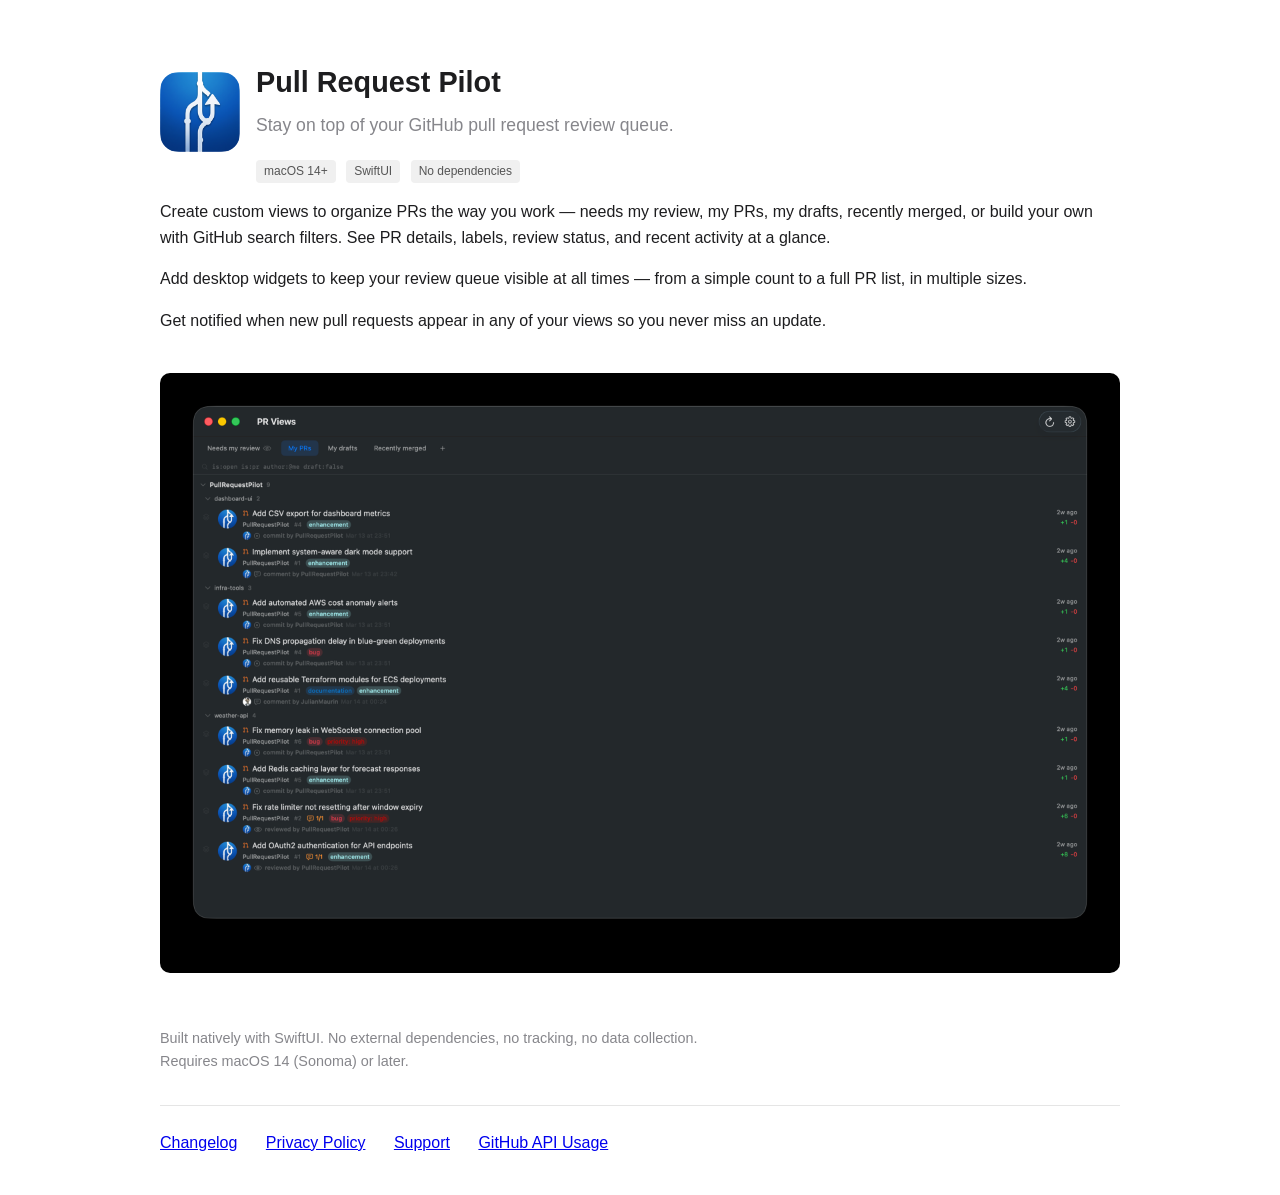
==== docs/index.html @ 5b6ba703 "Add: Website — served by GitHub Pages from docs/ on main docs/superpowers/ is ignored so local desig" ====
<!DOCTYPE html>
<html lang="en">
<head>
    <meta charset="UTF-8">
    <meta name="viewport" content="width=device-width, initial-scale=1.0">
    <title>Pull Request Pilot</title>
    <style>
        :root { color-scheme: light dark; }
        body {
            font-family: -apple-system, BlinkMacSystemFont, "Segoe UI", Roboto, sans-serif;
            max-width: 960px;
            margin: 40px auto;
            padding: 0 20px;
            line-height: 1.6;
            color: #1d1d1f;
            background: #fff;
        }
        @media (prefers-color-scheme: dark) {
            body { color: #f5f5f7; background: #1d1d1f; }
            a { color: #6cb4ee; }
        }
        h1 { font-size: 1.8em; margin-bottom: 0.2em; }
        h2 { font-size: 1.3em; margin-top: 2em; }
        p.tagline { color: #86868b; margin-top: 0; font-size: 1.1em; }
        .hero { display: flex; align-items: center; gap: 16px; margin-top: 1em; }
        .hero img { width: 80px; height: 80px; border-radius: 18px; }
        .badge { margin-top: 0.5em; }
        .badge span {
            display: inline-block;
            font-size: 0.75em;
            padding: 2px 8px;
            border-radius: 4px;
            background: #f0f0f0;
            color: #555;
            margin-right: 6px;
        }
        @media (prefers-color-scheme: dark) {
            .badge span { background: #333; color: #aaa; }
        }
        .screenshot { width: 100%; height: auto; border-radius: 10px; margin: 1.5em 0; }
        nav { margin: 2em 0; border-top: 1px solid #e5e5e5; padding-top: 1.5em; }
        @media (prefers-color-scheme: dark) { nav { border-color: #333; } }
        nav a { margin-right: 1.5em; }
        .requirements { font-size: 0.9em; color: #86868b; margin-top: 1.5em; }
    </style>
</head>
<body>
    <div class="hero">
        <img src="icon.png" alt="Pull Request Pilot icon" width="80" height="80">
        <div>
            <h1>Pull Request Pilot</h1>
            <p class="tagline">Stay on top of your GitHub pull request review queue.</p>
            <div class="badge">
                <span>macOS 14+</span>
                <span>SwiftUI</span>
                <span>No dependencies</span>
            </div>
        </div>
    </div>

    <p>Create custom views to organize PRs the way you work — needs my review, my PRs, my drafts, recently merged, or build your own with GitHub search filters. See PR details, labels, review status, and recent activity at a glance.</p>

    <p>Add desktop widgets to keep your review queue visible at all times — from a simple count to a full PR list, in multiple sizes.</p>

    <p>Get notified when new pull requests appear in any of your views so you never miss an update.</p>

    <img class="screenshot" src="screenshot.png" alt="Pull Request Pilot — PR list with detail panel" width="2880" height="1800">

    <p class="requirements">Built natively with SwiftUI. No external dependencies, no tracking, no data collection.<br>Requires macOS 14 (Sonoma) or later.</p>

    <nav>
        <a href="changelog">Changelog</a>
        <a href="privacy">Privacy Policy</a>
        <a href="support">Support</a>
        <a href="github-api-usage">GitHub API Usage</a>
    </nav>
</body>
</html>
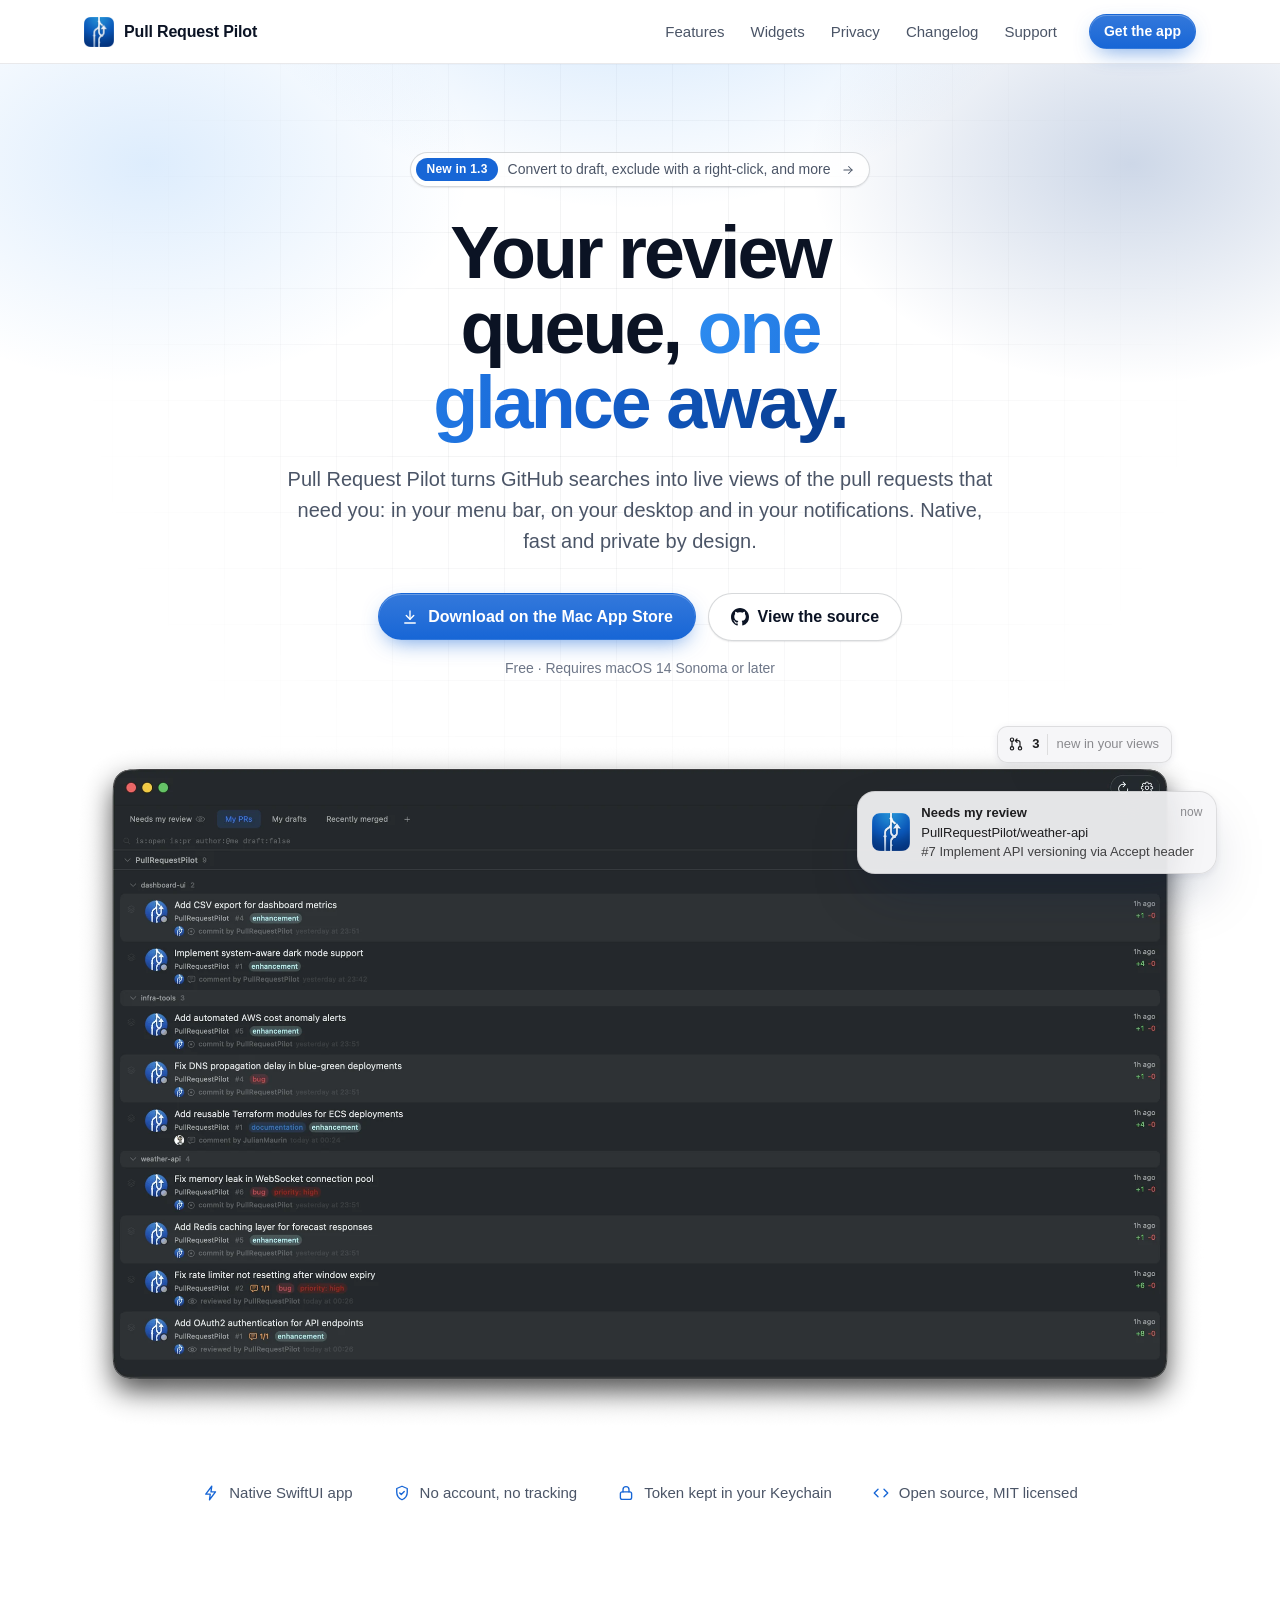
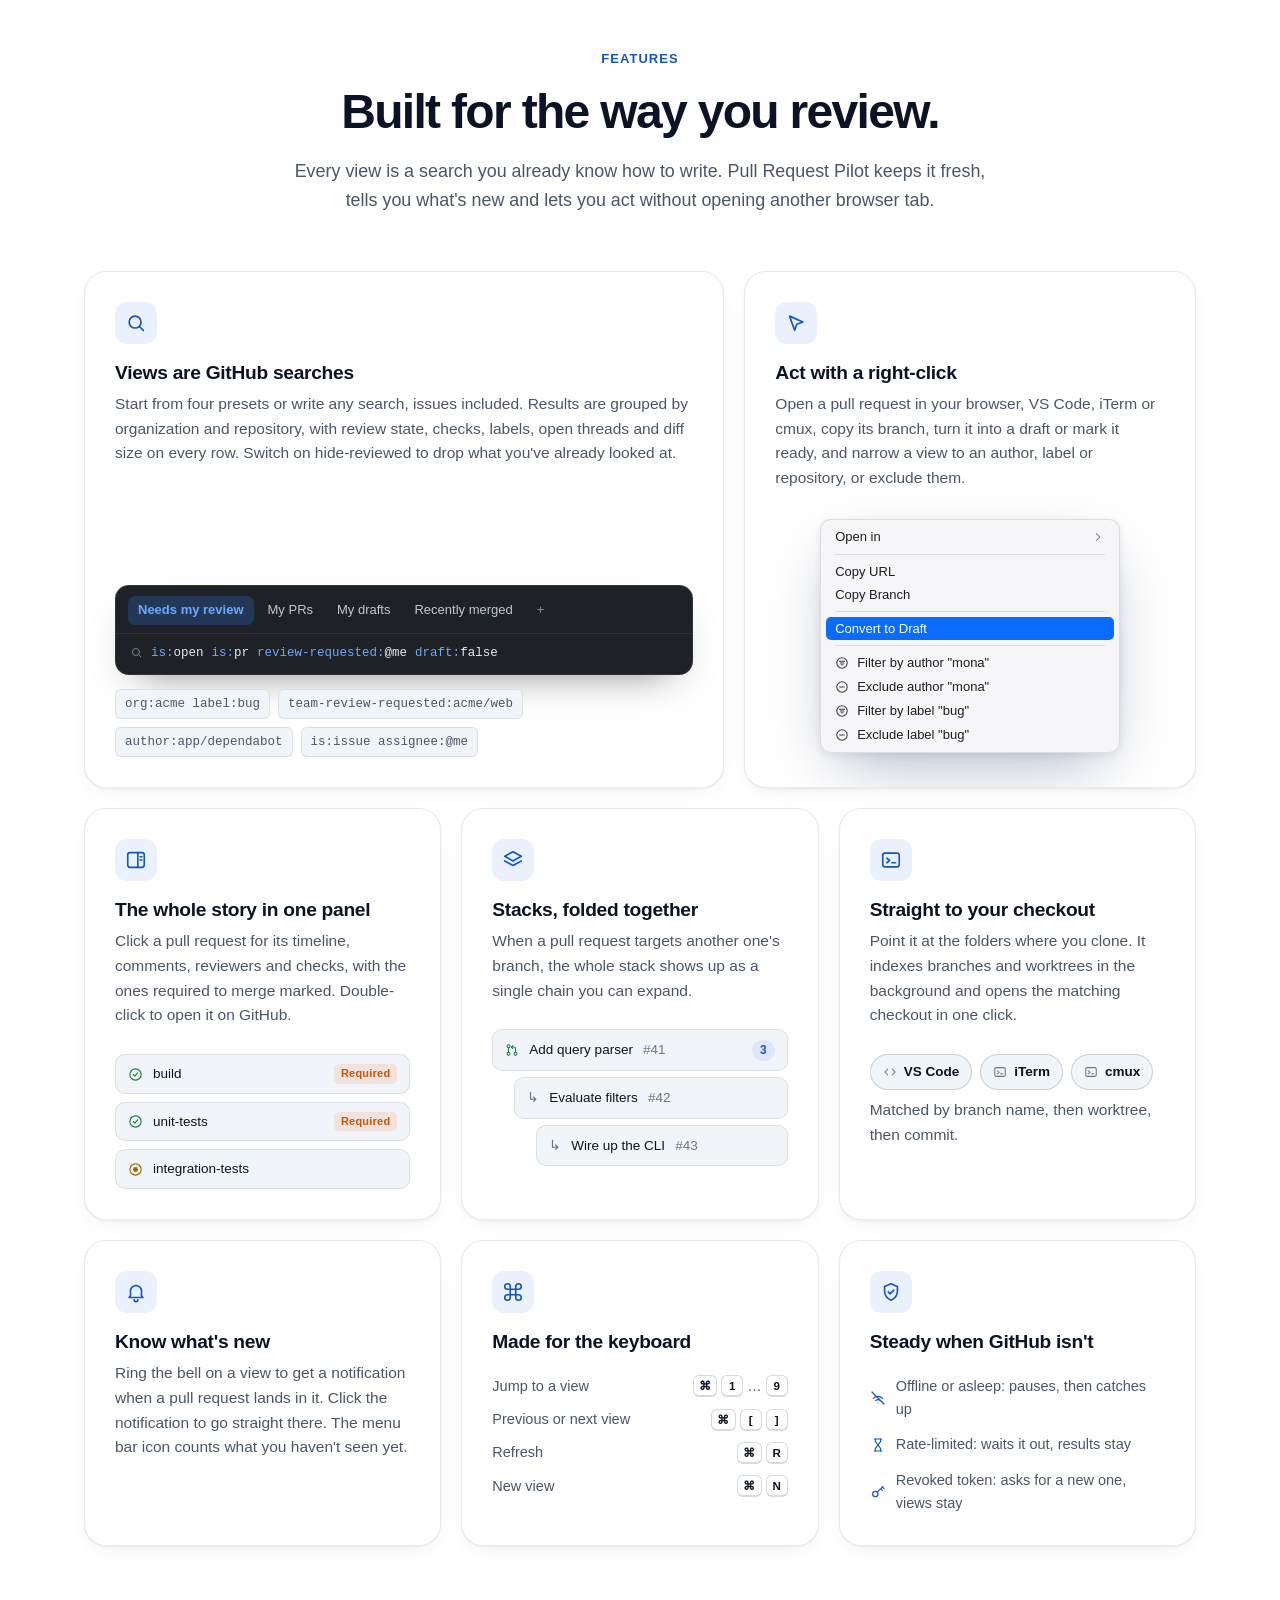
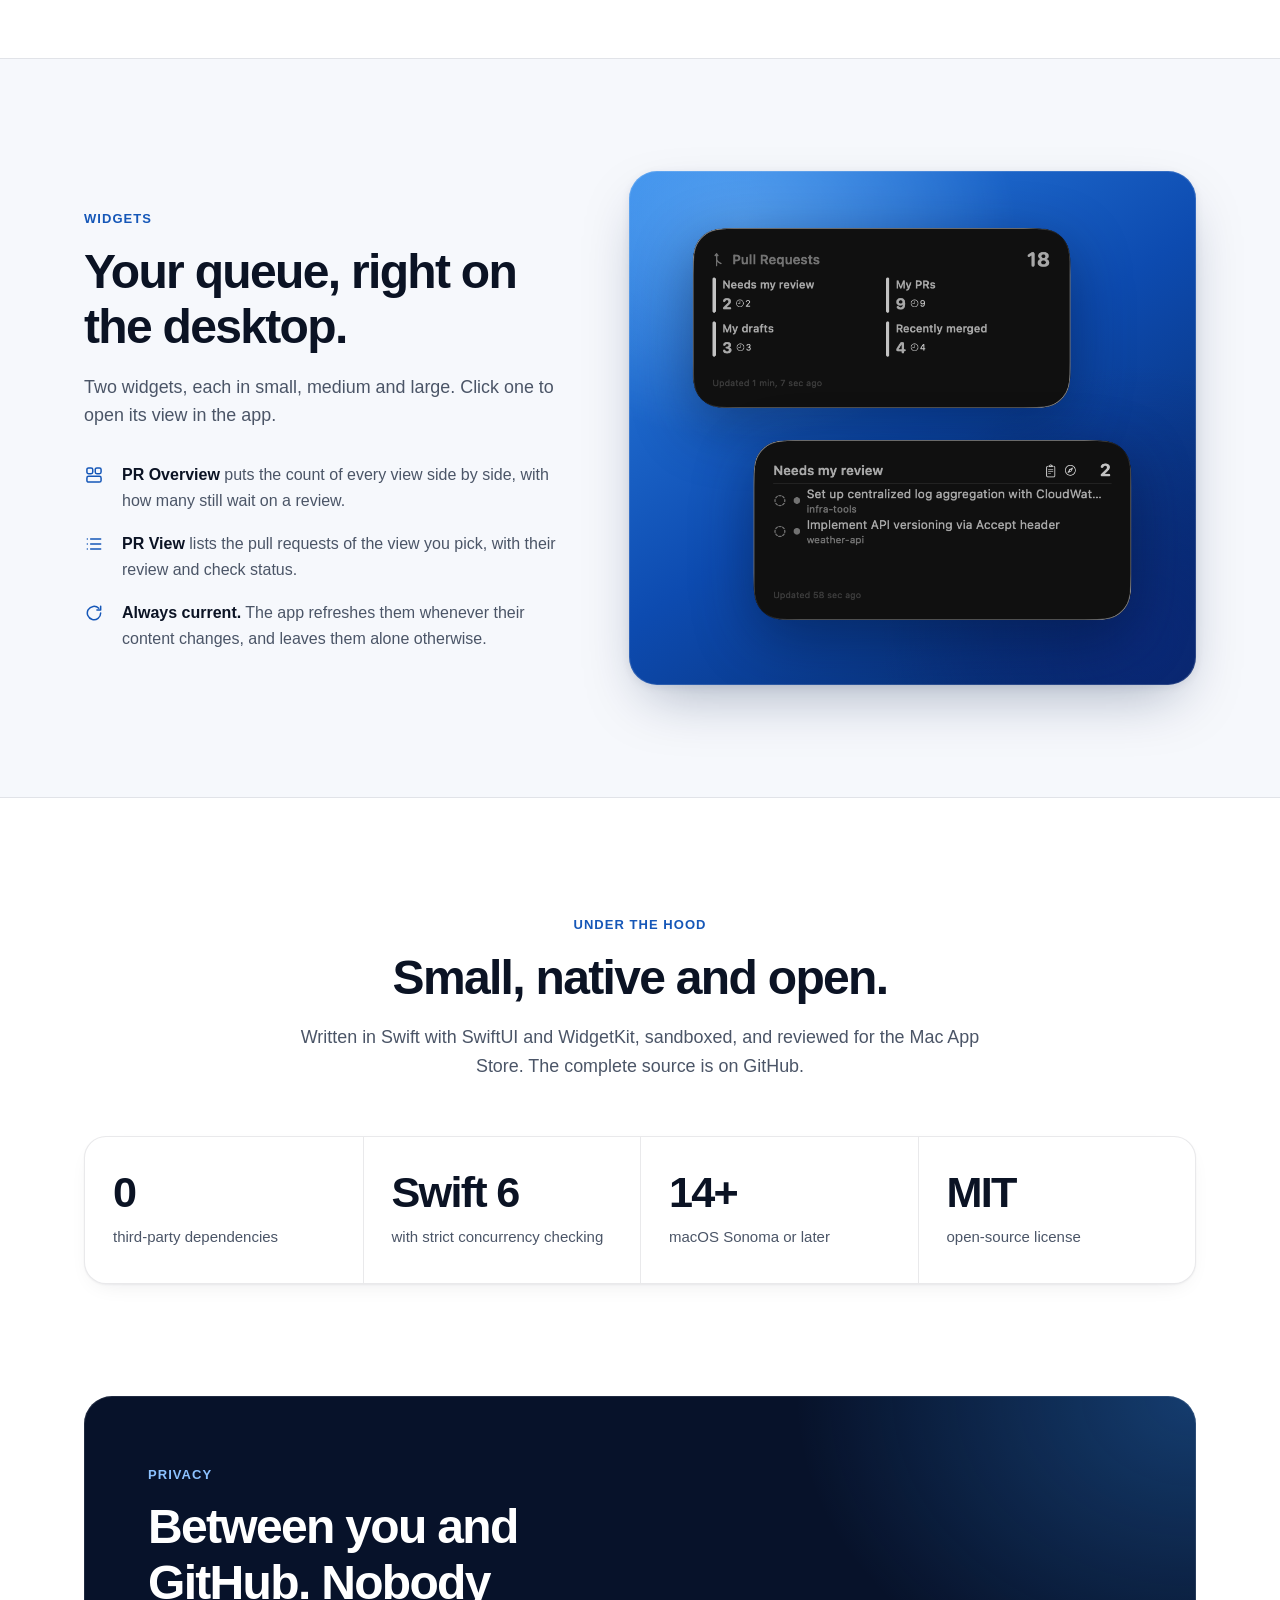
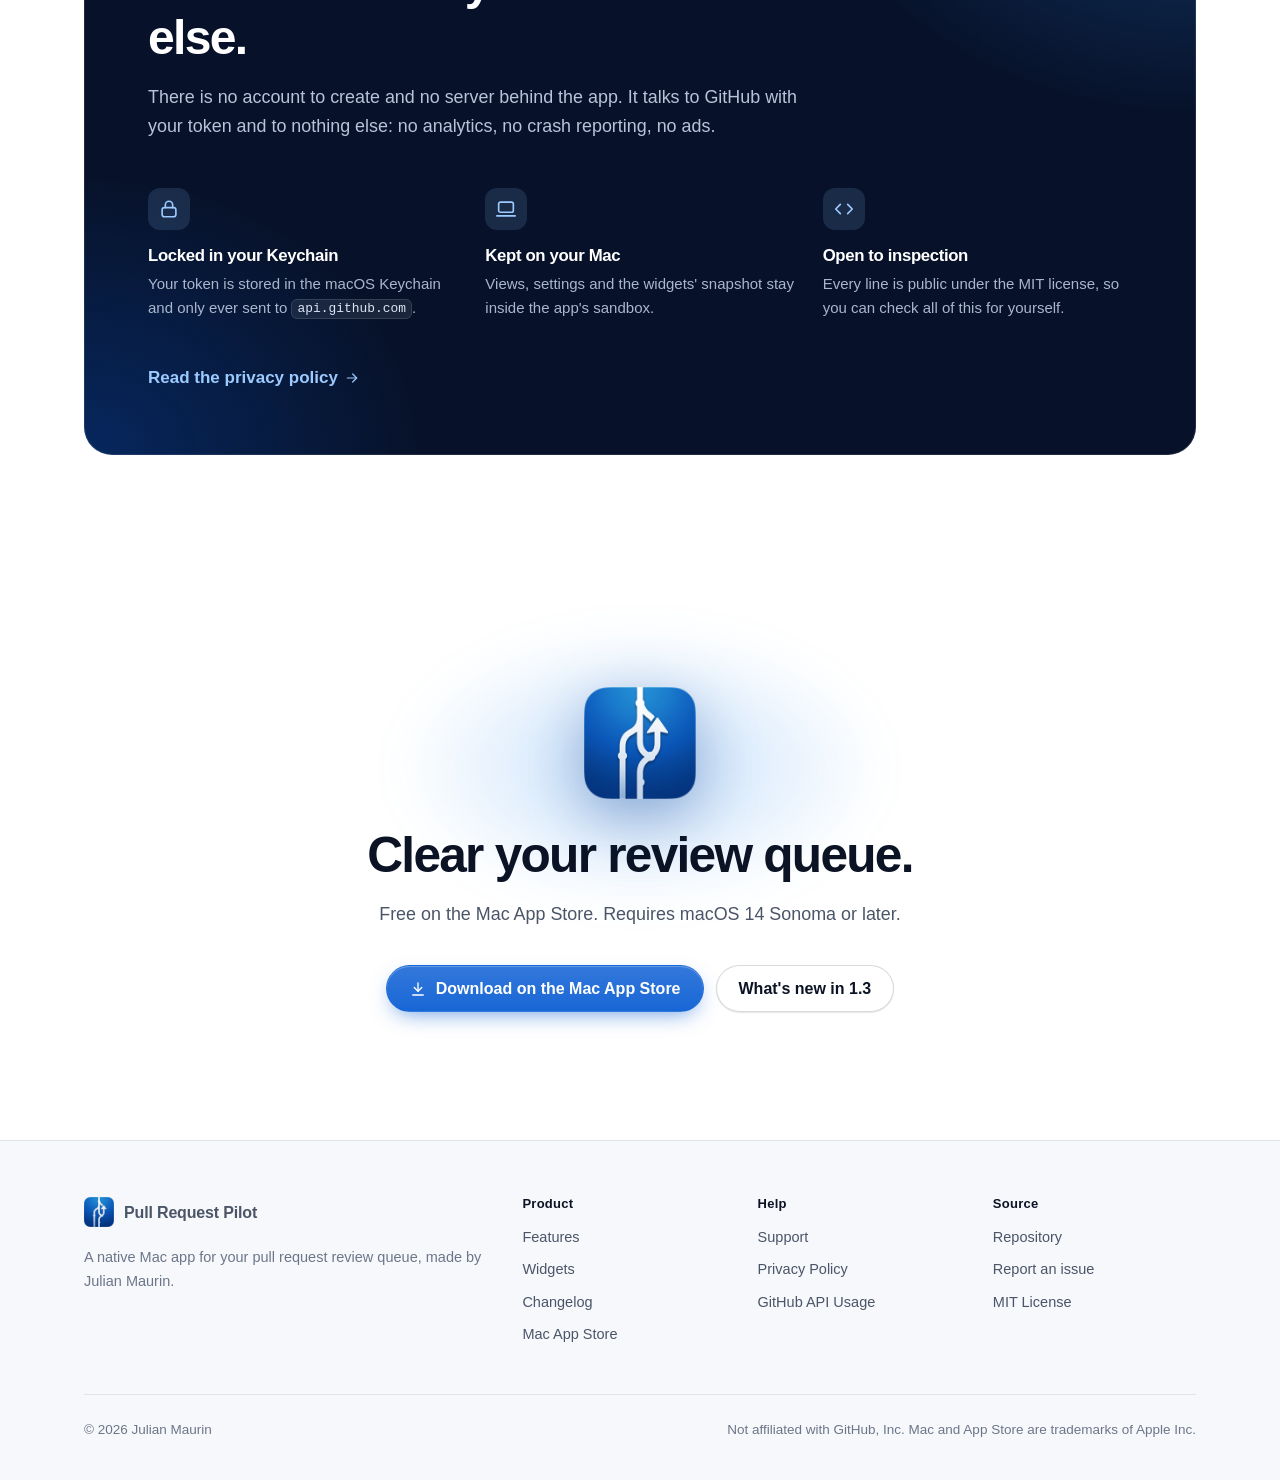
==== commit 124d7424: "Update: Website — redesigned landing page, 1.3.0 changelog, accurate privacy policy One shared style" ====
--- a/docs/index.html
+++ b/docs/index.html
@@ -3,76 +3,393 @@
 <head>
     <meta charset="UTF-8">
     <meta name="viewport" content="width=device-width, initial-scale=1.0">
-    <title>Pull Request Pilot</title>
-    <style>
-        :root { color-scheme: light dark; }
-        body {
-            font-family: -apple-system, BlinkMacSystemFont, "Segoe UI", Roboto, sans-serif;
-            max-width: 960px;
-            margin: 40px auto;
-            padding: 0 20px;
-            line-height: 1.6;
-            color: #1d1d1f;
-            background: #fff;
-        }
-        @media (prefers-color-scheme: dark) {
-            body { color: #f5f5f7; background: #1d1d1f; }
-            a { color: #6cb4ee; }
-        }
-        h1 { font-size: 1.8em; margin-bottom: 0.2em; }
-        h2 { font-size: 1.3em; margin-top: 2em; }
-        p.tagline { color: #86868b; margin-top: 0; font-size: 1.1em; }
-        .hero { display: flex; align-items: center; gap: 16px; margin-top: 1em; }
-        .hero img { width: 80px; height: 80px; border-radius: 18px; }
-        .badge { margin-top: 0.5em; }
-        .badge span {
-            display: inline-block;
-            font-size: 0.75em;
-            padding: 2px 8px;
-            border-radius: 4px;
-            background: #f0f0f0;
-            color: #555;
-            margin-right: 6px;
-        }
-        @media (prefers-color-scheme: dark) {
-            .badge span { background: #333; color: #aaa; }
-        }
-        .screenshot { width: 100%; height: auto; border-radius: 10px; margin: 1.5em 0; }
-        nav { margin: 2em 0; border-top: 1px solid #e5e5e5; padding-top: 1.5em; }
-        @media (prefers-color-scheme: dark) { nav { border-color: #333; } }
-        nav a { margin-right: 1.5em; }
-        .requirements { font-size: 0.9em; color: #86868b; margin-top: 1.5em; }
-    </style>
+    <title>Pull Request Pilot — your pull request review queue, one glance away</title>
+    <meta name="description" content="A native Mac menu bar app for your GitHub pull request review queue: live views from any search, desktop widgets and notifications. Free on the Mac App Store.">
+    <link rel="canonical" href="https://julianmaurin.github.io/PullRequestPilot/">
+    <meta name="theme-color" content="#ffffff" media="(prefers-color-scheme: light)">
+    <meta name="theme-color" content="#070a12" media="(prefers-color-scheme: dark)">
+    <link rel="icon" type="image/png" href="favicon.png">
+    <link rel="apple-touch-icon" href="apple-touch-icon.png">
+    <meta property="og:type" content="website">
+    <meta property="og:site_name" content="Pull Request Pilot">
+    <meta property="og:url" content="https://julianmaurin.github.io/PullRequestPilot/">
+    <meta property="og:title" content="Pull Request Pilot — your review queue, one glance away">
+    <meta property="og:description" content="A native Mac menu bar app for your GitHub pull request review queue: live views from any search, desktop widgets and notifications.">
+    <meta property="og:image" content="https://julianmaurin.github.io/PullRequestPilot/images/og-image.png">
+    <meta property="og:image:width" content="1200">
+    <meta property="og:image:height" content="630">
+    <meta property="og:image:alt" content="Pull Request Pilot: the review queue window with pull requests grouped by repository">
+    <meta name="twitter:card" content="summary_large_image">
+    <link rel="stylesheet" href="style.css">
+    <script type="application/ld+json">
+    {
+        "@context": "https://schema.org",
+        "@type": "SoftwareApplication",
+        "name": "Pull Request Pilot",
+        "operatingSystem": "macOS 14 or later",
+        "applicationCategory": "DeveloperApplication",
+        "softwareVersion": "1.3.0",
+        "url": "https://julianmaurin.github.io/PullRequestPilot/",
+        "downloadUrl": "https://apps.apple.com/app/pull-request-pilot/id6760570544",
+        "image": "https://julianmaurin.github.io/PullRequestPilot/icon.png",
+        "screenshot": "https://julianmaurin.github.io/PullRequestPilot/images/dashboard.png",
+        "license": "https://opensource.org/licenses/MIT",
+        "author": { "@type": "Person", "name": "Julian Maurin" },
+        "offers": { "@type": "Offer", "price": "0", "priceCurrency": "USD" }
+    }
+    </script>
 </head>
 <body>
-    <div class="hero">
-        <img src="icon.png" alt="Pull Request Pilot icon" width="80" height="80">
-        <div>
-            <h1>Pull Request Pilot</h1>
-            <p class="tagline">Stay on top of your GitHub pull request review queue.</p>
-            <div class="badge">
-                <span>macOS 14+</span>
-                <span>SwiftUI</span>
-                <span>No dependencies</span>
-            </div>
+    <a class="skip-link" href="#main">Skip to content</a>
+
+    <header class="site-header">
+        <div class="container">
+            <a class="brand" href="./">
+                <img src="icon.png" alt="" width="30" height="30">
+                Pull Request Pilot
+            </a>
+            <nav class="site-nav" aria-label="Main">
+                <a href="#features">Features</a>
+                <a href="#widgets">Widgets</a>
+                <a href="#privacy">Privacy</a>
+                <a href="changelog">Changelog</a>
+                <a href="support">Support</a>
+            </nav>
+            <a class="button button-primary" href="https://apps.apple.com/app/pull-request-pilot/id6760570544">Get the app</a>
         </div>
-    </div>
-
-    <p>Create custom views to organize PRs the way you work — needs my review, my PRs, my drafts, recently merged, or build your own with GitHub search filters. See PR details, labels, review status, and recent activity at a glance.</p>
-
-    <p>Add desktop widgets to keep your review queue visible at all times — from a simple count to a full PR list, in multiple sizes.</p>
-
-    <p>Get notified when new pull requests appear in any of your views so you never miss an update.</p>
-
-    <img class="screenshot" src="screenshot.png" alt="Pull Request Pilot — PR list with detail panel" width="2880" height="1800">
-
-    <p class="requirements">Built natively with SwiftUI. No external dependencies, no tracking, no data collection.<br>Requires macOS 14 (Sonoma) or later.</p>
-
-    <nav>
-        <a href="changelog">Changelog</a>
-        <a href="privacy">Privacy Policy</a>
-        <a href="support">Support</a>
-        <a href="github-api-usage">GitHub API Usage</a>
-    </nav>
+    </header>
+
+    <main id="main">
+        <section class="hero">
+            <div class="container hero-copy">
+                <a class="announcement" href="changelog#v1-3-0">
+                    <span class="announcement-tag">New in 1.3</span>
+                    <span>Convert to draft, exclude with a right-click, and more</span>
+                    <svg class="icon" viewBox="0 0 24 24" aria-hidden="true"><path d="M5 12h14"/><path d="m13 6 6 6-6 6"/></svg>
+                </a>
+                <h1>Your review queue, <span class="gradient-text">one glance away.</span></h1>
+                <p class="lede">Pull Request Pilot turns GitHub searches into live views of the pull requests that need you: in your menu bar, on your desktop and in your notifications. Native, fast and private by design.</p>
+                <div class="cta-row">
+                    <a class="button button-primary" href="https://apps.apple.com/app/pull-request-pilot/id6760570544">
+                        <svg class="icon" viewBox="0 0 24 24" aria-hidden="true"><path d="M12 4v11"/><path d="m7 10 5 5 5-5"/><path d="M5 20h14"/></svg>
+                        Download on the Mac App Store
+                    </a>
+                    <a class="button button-secondary" href="https://github.com/JulianMaurin/PullRequestPilot">
+                        <svg viewBox="0 0 16 16" fill="currentColor" aria-hidden="true"><path d="M8 0C3.58 0 0 3.58 0 8c0 3.54 2.29 6.53 5.47 7.59.4.07.55-.17.55-.38 0-.19-.01-.82-.01-1.49-2.01.37-2.53-.49-2.69-.94-.09-.23-.48-.94-.82-1.13-.28-.15-.68-.52-.01-.53.63-.01 1.08.58 1.23.82.72 1.21 1.87.87 2.33.66.07-.52.28-.87.51-1.07-1.78-.2-3.64-.89-3.64-3.95 0-.87.31-1.59.82-2.15-.08-.2-.36-1.02.08-2.12 0 0 .67-.21 2.2.82.64-.18 1.32-.27 2-.27.68 0 1.36.09 2 .27 1.53-1.04 2.2-.82 2.2-.82.44 1.1.16 1.92.08 2.12.51.56.82 1.27.82 2.15 0 3.07-1.87 3.75-3.65 3.95.29.25.54.73.54 1.48 0 1.07-.01 1.93-.01 2.2 0 .21.15.46.55.38A8.013 8.013 0 0 0 16 8c0-4.42-3.58-8-8-8z"/></svg>
+                        View the source
+                    </a>
+                </div>
+                <p class="fine-print">Free · Requires macOS 14 Sonoma or later</p>
+            </div>
+
+            <div class="container hero-visual">
+                <div class="screenshot">
+                    <picture>
+                        <source srcset="images/dashboard.webp" type="image/webp">
+                        <img src="images/dashboard.png" alt="The Pull Request Pilot window: view tabs, the search query of the selected view, and pull requests grouped by organization and repository, each with its labels, latest activity, age and diff size" width="2200" height="1336" fetchpriority="high">
+                    </picture>
+                    <div class="status-item" aria-hidden="true">
+                        <svg class="icon" viewBox="0 0 24 24"><circle cx="6" cy="5.5" r="2.5"/><circle cx="6" cy="18.5" r="2.5"/><circle cx="18" cy="18.5" r="2.5"/><path d="M6 8v8"/><path d="M18 16v-6a3 3 0 0 0-3-3h-4"/><path d="M13.5 4.5 11 7l2.5 2.5"/></svg>
+                        3
+                        <span class="caption">new in your views</span>
+                    </div>
+                    <div class="notification" aria-hidden="true">
+                        <img src="icon.png" alt="" width="38" height="38">
+                        <strong>Needs my review</strong>
+                        <span class="time">now</span>
+                        <span class="subtitle">PullRequestPilot/weather-api</span>
+                        <span class="body">#7 Implement API versioning via Accept header</span>
+                    </div>
+                </div>
+            </div>
+
+            <div class="container">
+                <ul class="highlights" aria-label="Highlights">
+                    <li>
+                        <svg class="icon" viewBox="0 0 24 24" aria-hidden="true"><path d="M13 3 5 13.5h6L10 21l8-10.5h-6z"/></svg>
+                        Native SwiftUI app
+                    </li>
+                    <li>
+                        <svg class="icon" viewBox="0 0 24 24" aria-hidden="true"><path d="M12 3 5 6v5c0 4.5 3 8.3 7 10 4-1.7 7-5.5 7-10V6z"/><path d="m9 12 2 2 4-4"/></svg>
+                        No account, no tracking
+                    </li>
+                    <li>
+                        <svg class="icon" viewBox="0 0 24 24" aria-hidden="true"><rect x="4.5" y="10.5" width="15" height="10" rx="2.5"/><path d="M8 10.5V7.5a4 4 0 0 1 8 0v3"/></svg>
+                        Token kept in your Keychain
+                    </li>
+                    <li>
+                        <svg class="icon" viewBox="0 0 24 24" aria-hidden="true"><path d="m8 7-5 5 5 5"/><path d="m16 7 5 5-5 5"/></svg>
+                        Open source, MIT licensed
+                    </li>
+                </ul>
+            </div>
+        </section>
+
+        <section class="section" id="features">
+            <div class="container">
+                <div class="section-header reveal">
+                    <span class="eyebrow">Features</span>
+                    <h2>Built for the way you review.</h2>
+                    <p>Every view is a search you already know how to write. Pull Request Pilot keeps it fresh, tells you what's new and lets you act without opening another browser tab.</p>
+                </div>
+
+                <div class="feature-grid">
+                    <article class="card card-wide reveal">
+                        <span class="card-icon"><svg class="icon" viewBox="0 0 24 24" aria-hidden="true"><circle cx="11" cy="11" r="6.5"/><path d="m20 20-4.2-4.2"/></svg></span>
+                        <h3>Views are GitHub searches</h3>
+                        <p>Start from four presets or write any search, issues included. Results are grouped by organization and repository, with review state, checks, labels, open threads and diff size on every row. Switch on hide-reviewed to drop what you've already looked at.</p>
+                        <div class="card-visual">
+                            <div class="query-mock" aria-hidden="true">
+                                <div class="query-tabs">
+                                    <span class="active">Needs my review</span>
+                                    <span>My PRs</span>
+                                    <span>My drafts</span>
+                                    <span>Recently merged</span>
+                                    <span class="add">+</span>
+                                </div>
+                                <div class="query-field">
+                                    <svg class="icon" viewBox="0 0 24 24"><circle cx="11" cy="11" r="6.5"/><path d="m20 20-4.2-4.2"/></svg>
+                                    <span class="qualifier"><b>is:</b>open</span>
+                                    <span class="qualifier"><b>is:</b>pr</span>
+                                    <span class="qualifier"><b>review-requested:</b>@me</span>
+                                    <span class="qualifier"><b>draft:</b>false</span>
+                                </div>
+                            </div>
+                            <div class="query-examples" aria-label="More example searches">
+                                <code>org:acme label:bug</code>
+                                <code>team-review-requested:acme/web</code>
+                                <code>author:app/dependabot</code>
+                                <code>is:issue assignee:@me</code>
+                            </div>
+                        </div>
+                    </article>
+
+                    <article class="card card-medium reveal">
+                        <span class="card-icon"><svg class="icon" viewBox="0 0 24 24" aria-hidden="true"><path d="M5 4.5 10.5 20l2.3-6.7L19.5 11z"/></svg></span>
+                        <h3>Act with a right-click</h3>
+                        <p>Open a pull request in your browser, VS Code, iTerm or cmux, copy its branch, turn it into a draft or mark it ready, and narrow a view to an author, label or repository, or exclude them.</p>
+                        <div class="card-visual menu-stage">
+                            <div class="menu-mock" aria-hidden="true">
+                                <div class="item">Open in <svg class="icon chevron" viewBox="0 0 24 24"><path d="m9 6 6 6-6 6"/></svg></div>
+                                <hr>
+                                <div class="item">Copy URL</div>
+                                <div class="item">Copy Branch</div>
+                                <hr>
+                                <div class="item selected">Convert to Draft</div>
+                                <hr>
+                                <div class="item"><svg class="icon" viewBox="0 0 24 24"><circle cx="12" cy="12" r="9"/><path d="M7.5 9h9M9 12h6M10.5 15h3"/></svg>Filter by author "mona"</div>
+                                <div class="item"><svg class="icon" viewBox="0 0 24 24"><circle cx="12" cy="12" r="9"/><path d="M8 12h8"/></svg>Exclude author "mona"</div>
+                                <div class="item"><svg class="icon" viewBox="0 0 24 24"><circle cx="12" cy="12" r="9"/><path d="M7.5 9h9M9 12h6M10.5 15h3"/></svg>Filter by label "bug"</div>
+                                <div class="item"><svg class="icon" viewBox="0 0 24 24"><circle cx="12" cy="12" r="9"/><path d="M8 12h8"/></svg>Exclude label "bug"</div>
+                            </div>
+                        </div>
+                    </article>
+
+                    <article class="card reveal">
+                        <span class="card-icon"><svg class="icon" viewBox="0 0 24 24" aria-hidden="true"><rect x="3" y="4" width="18" height="16" rx="2.5"/><path d="M14 4v16"/><path d="M16.5 8.5h2M16.5 12h2"/></svg></span>
+                        <h3>The whole story in one panel</h3>
+                        <p>Click a pull request for its timeline, comments, reviewers and checks, with the ones required to merge marked. Double-click to open it on GitHub.</p>
+                        <div class="card-visual">
+                            <ul class="check-list" aria-label="Example checks">
+                                <li class="passed"><svg class="icon" viewBox="0 0 24 24" aria-hidden="true"><circle cx="12" cy="12" r="9"/><path d="m8.5 12 2.5 2.5 4.5-5"/></svg>build<span class="required">Required</span></li>
+                                <li class="passed"><svg class="icon" viewBox="0 0 24 24" aria-hidden="true"><circle cx="12" cy="12" r="9"/><path d="m8.5 12 2.5 2.5 4.5-5"/></svg>unit-tests<span class="required">Required</span></li>
+                                <li class="running"><svg class="icon" viewBox="0 0 24 24" aria-hidden="true"><circle cx="12" cy="12" r="9"/><circle cx="12" cy="12" r="3" fill="currentColor"/></svg>integration-tests</li>
+                            </ul>
+                        </div>
+                    </article>
+
+                    <article class="card reveal">
+                        <span class="card-icon"><svg class="icon" viewBox="0 0 24 24" aria-hidden="true"><path d="m12 3 9 5-9 5-9-5z"/><path d="m3 13 9 5 9-5"/></svg></span>
+                        <h3>Stacks, folded together</h3>
+                        <p>When a pull request targets another one's branch, the whole stack shows up as a single chain you can expand.</p>
+                        <div class="card-visual stack-mock" aria-hidden="true">
+                            <div class="stack-row">
+                                <svg class="icon" viewBox="0 0 24 24"><circle cx="6" cy="5.5" r="2.5"/><circle cx="6" cy="18.5" r="2.5"/><circle cx="18" cy="18.5" r="2.5"/><path d="M6 8v8"/><path d="M18 16v-6a3 3 0 0 0-3-3h-4"/><path d="M13.5 4.5 11 7l2.5 2.5"/></svg>
+                                Add query parser <span class="number">#41</span><span class="count">3</span>
+                            </div>
+                            <div class="stack-row child"><span class="branch-arrow">↳</span> Evaluate filters <span class="number">#42</span></div>
+                            <div class="stack-row grandchild"><span class="branch-arrow">↳</span> Wire up the CLI <span class="number">#43</span></div>
+                        </div>
+                    </article>
+
+                    <article class="card reveal">
+                        <span class="card-icon"><svg class="icon" viewBox="0 0 24 24" aria-hidden="true"><rect x="3" y="4.5" width="18" height="15" rx="2.5"/><path d="m7.5 10 3 2.5-3 2.5"/><path d="M13 15h4"/></svg></span>
+                        <h3>Straight to your checkout</h3>
+                        <p>Point it at the folders where you clone. It indexes branches and worktrees in the background and opens the matching checkout in one click.</p>
+                        <div class="card-visual">
+                            <div class="chip-row" aria-label="Supported apps">
+                                <span class="chip"><svg class="icon" viewBox="0 0 24 24" aria-hidden="true"><path d="m8 7-5 5 5 5"/><path d="m16 7 5 5-5 5"/></svg>VS Code</span>
+                                <span class="chip"><svg class="icon" viewBox="0 0 24 24" aria-hidden="true"><rect x="3" y="4.5" width="18" height="15" rx="2.5"/><path d="m7.5 10 3 2.5-3 2.5"/><path d="M13 15h4"/></svg>iTerm</span>
+                                <span class="chip"><svg class="icon" viewBox="0 0 24 24" aria-hidden="true"><rect x="3" y="4.5" width="18" height="15" rx="2.5"/><path d="m7.5 10 3 2.5-3 2.5"/><path d="M13 15h4"/></svg>cmux</span>
+                            </div>
+                            <p class="match-order">Matched by branch name, then worktree, then commit.</p>
+                        </div>
+                    </article>
+
+                    <article class="card reveal">
+                        <span class="card-icon"><svg class="icon" viewBox="0 0 24 24" aria-hidden="true"><path d="M6 16v-5a6 6 0 0 1 12 0v5l1.5 2h-15z"/><path d="M10 20.5a2 2 0 0 0 4 0"/></svg></span>
+                        <h3>Know what's new</h3>
+                        <p>Ring the bell on a view to get a notification when a pull request lands in it. Click the notification to go straight there. The menu bar icon counts what you haven't seen yet.</p>
+                    </article>
+
+                    <article class="card reveal">
+                        <span class="card-icon"><svg class="icon" viewBox="0 0 24 24" aria-hidden="true"><path d="M15 6v12a3 3 0 1 0 3-3H6a3 3 0 1 0 3 3V6a3 3 0 1 0-3 3h12a3 3 0 1 0-3-3"/></svg></span>
+                        <h3>Made for the keyboard</h3>
+                        <ul class="shortcut-list card-visual">
+                            <li>Jump to a view <span class="keys"><kbd>⌘</kbd><kbd>1</kbd>…<kbd>9</kbd></span></li>
+                            <li>Previous or next view <span class="keys"><kbd>⌘</kbd><kbd>[</kbd><kbd>]</kbd></span></li>
+                            <li>Refresh <span class="keys"><kbd>⌘</kbd><kbd>R</kbd></span></li>
+                            <li>New view <span class="keys"><kbd>⌘</kbd><kbd>N</kbd></span></li>
+                        </ul>
+                    </article>
+
+                    <article class="card reveal">
+                        <span class="card-icon"><svg class="icon" viewBox="0 0 24 24" aria-hidden="true"><path d="M12 3 5 6v5c0 4.5 3 8.3 7 10 4-1.7 7-5.5 7-10V6z"/><path d="m9 12 2 2 4-4"/></svg></span>
+                        <h3>Steady when GitHub isn't</h3>
+                        <ul class="status-list card-visual">
+                            <li><svg class="icon" viewBox="0 0 24 24" aria-hidden="true"><path d="M5 12.5a10 10 0 0 1 14 0"/><path d="M8.5 16a5 5 0 0 1 7 0"/><path d="M12 19.5h.01"/><path d="M3 3l18 18"/></svg>Offline or asleep: pauses, then catches up</li>
+                            <li><svg class="icon" viewBox="0 0 24 24" aria-hidden="true"><path d="M6.5 3h11M6.5 21h11"/><path d="M8 3v3.5L12 12l4-5.5V3"/><path d="M8 21v-3.5L12 12l4 5.5V21"/></svg>Rate-limited: waits it out, results stay</li>
+                            <li><svg class="icon" viewBox="0 0 24 24" aria-hidden="true"><circle cx="8" cy="15" r="4"/><path d="m11 12 8.5-8.5M16 7l2.5 2.5M18.5 4.5 21 7"/></svg>Revoked token: asks for a new one, views stay</li>
+                        </ul>
+                    </article>
+                </div>
+            </div>
+        </section>
+
+        <section class="section section-subtle" id="widgets">
+            <div class="container split">
+                <div class="reveal">
+                    <div class="section-header">
+                        <span class="eyebrow">Widgets</span>
+                        <h2>Your queue, right on the desktop.</h2>
+                        <p>Two widgets, each in small, medium and large. Click one to open its view in the app.</p>
+                    </div>
+                    <ul class="feature-list">
+                        <li>
+                            <svg class="icon" viewBox="0 0 24 24" aria-hidden="true"><rect x="3.5" y="3.5" width="7" height="7" rx="2"/><rect x="13.5" y="3.5" width="7" height="7" rx="2"/><rect x="3.5" y="13.5" width="17" height="7" rx="2"/></svg>
+                            <span><strong>PR Overview</strong> puts the count of every view side by side, with how many still wait on a review.</span>
+                        </li>
+                        <li>
+                            <svg class="icon" viewBox="0 0 24 24" aria-hidden="true"><path d="M8 6h12M8 12h12M8 18h12"/><path d="M4 6h.01M4 12h.01M4 18h.01"/></svg>
+                            <span><strong>PR View</strong> lists the pull requests of the view you pick, with their review and check status.</span>
+                        </li>
+                        <li>
+                            <svg class="icon" viewBox="0 0 24 24" aria-hidden="true"><path d="M20 12a8 8 0 1 1-2.3-5.6"/><path d="M20 4v4.5h-4.5"/></svg>
+                            <span><strong>Always current.</strong> The app refreshes them whenever their content changes, and leaves them alone otherwise.</span>
+                        </li>
+                    </ul>
+                </div>
+                <div class="desktop reveal">
+                    <img class="widget-lead" src="images/widget-overview.png" alt="The PR Overview widget, medium size: 18 pull requests across Needs my review, My PRs, My drafts and Recently merged" width="692" height="346" loading="lazy">
+                    <img class="widget-offset" src="images/widget-detail.png" alt="The PR View widget, medium size, showing two pull requests that need a review" width="692" height="346" loading="lazy">
+                </div>
+            </div>
+        </section>
+
+        <section class="section">
+            <div class="container">
+                <div class="section-header reveal">
+                    <span class="eyebrow">Under the hood</span>
+                    <h2>Small, native and open.</h2>
+                    <p>Written in Swift with SwiftUI and WidgetKit, sandboxed, and reviewed for the Mac App Store. The complete source is on GitHub.</p>
+                </div>
+                <div class="stats reveal">
+                    <div class="stat"><span class="value">0</span><span class="label">third-party dependencies</span></div>
+                    <div class="stat"><span class="value">Swift 6</span><span class="label">with strict concurrency checking</span></div>
+                    <div class="stat"><span class="value">14+</span><span class="label">macOS Sonoma or later</span></div>
+                    <div class="stat"><span class="value">MIT</span><span class="label">open-source license</span></div>
+                </div>
+            </div>
+        </section>
+
+        <section class="section section-flush-top" id="privacy">
+            <div class="container">
+                <div class="privacy-panel reveal">
+                    <span class="eyebrow">Privacy</span>
+                    <h2>Between you and GitHub. Nobody else.</h2>
+                    <p class="intro">There is no account to create and no server behind the app. It talks to GitHub with your token and to nothing else: no analytics, no crash reporting, no ads.</p>
+                    <div class="privacy-grid">
+                        <div>
+                            <span class="card-icon"><svg class="icon" viewBox="0 0 24 24" aria-hidden="true"><rect x="4.5" y="10.5" width="15" height="10" rx="2.5"/><path d="M8 10.5V7.5a4 4 0 0 1 8 0v3"/></svg></span>
+                            <h3>Locked in your Keychain</h3>
+                            <p>Your token is stored in the macOS Keychain and only ever sent to <code>api.github.com</code>.</p>
+                        </div>
+                        <div>
+                            <span class="card-icon"><svg class="icon" viewBox="0 0 24 24" aria-hidden="true"><rect x="4" y="4.5" width="16" height="11" rx="2"/><path d="M2 19.5h20"/></svg></span>
+                            <h3>Kept on your Mac</h3>
+                            <p>Views, settings and the widgets' snapshot stay inside the app's sandbox.</p>
+                        </div>
+                        <div>
+                            <span class="card-icon"><svg class="icon" viewBox="0 0 24 24" aria-hidden="true"><path d="m8 7-5 5 5 5"/><path d="m16 7 5 5-5 5"/></svg></span>
+                            <h3>Open to inspection</h3>
+                            <p>Every line is public under the MIT license, so you can check all of this for yourself.</p>
+                        </div>
+                    </div>
+                    <a class="text-link" href="privacy">
+                        Read the privacy policy
+                        <svg class="icon" viewBox="0 0 24 24" aria-hidden="true"><path d="M5 12h14"/><path d="m13 6 6 6-6 6"/></svg>
+                    </a>
+                </div>
+            </div>
+        </section>
+
+        <section class="closing">
+            <div class="container reveal">
+                <img src="icon.png" alt="" width="112" height="112" loading="lazy">
+                <h2>Clear your review queue.</h2>
+                <p>Free on the Mac App Store. Requires macOS 14 Sonoma or later.</p>
+                <div class="cta-row">
+                    <a class="button button-primary" href="https://apps.apple.com/app/pull-request-pilot/id6760570544">
+                        <svg class="icon" viewBox="0 0 24 24" aria-hidden="true"><path d="M12 4v11"/><path d="m7 10 5 5 5-5"/><path d="M5 20h14"/></svg>
+                        Download on the Mac App Store
+                    </a>
+                    <a class="button button-secondary" href="changelog">What's new in 1.3</a>
+                </div>
+            </div>
+        </section>
+    </main>
+
+    <footer class="site-footer">
+        <div class="container">
+            <div class="footer-grid">
+                <div>
+                    <a class="brand" href="./">
+                        <img src="icon.png" alt="" width="30" height="30">
+                        Pull Request Pilot
+                    </a>
+                    <p>A native Mac app for your pull request review queue, made by Julian Maurin.</p>
+                </div>
+                <div>
+                    <h2>Product</h2>
+                    <ul>
+                        <li><a href="#features">Features</a></li>
+                        <li><a href="#widgets">Widgets</a></li>
+                        <li><a href="changelog">Changelog</a></li>
+                        <li><a href="https://apps.apple.com/app/pull-request-pilot/id6760570544">Mac App Store</a></li>
+                    </ul>
+                </div>
+                <div>
+                    <h2>Help</h2>
+                    <ul>
+                        <li><a href="support">Support</a></li>
+                        <li><a href="privacy">Privacy Policy</a></li>
+                        <li><a href="github-api-usage">GitHub API Usage</a></li>
+                    </ul>
+                </div>
+                <div>
+                    <h2>Source</h2>
+                    <ul>
+                        <li><a href="https://github.com/JulianMaurin/PullRequestPilot">Repository</a></li>
+                        <li><a href="https://github.com/JulianMaurin/PullRequestPilot/issues">Report an issue</a></li>
+                        <li><a href="https://github.com/JulianMaurin/PullRequestPilot/blob/main/LICENSE">MIT License</a></li>
+                    </ul>
+                </div>
+            </div>
+            <div class="footer-bottom">
+                <span>© 2026 Julian Maurin</span>
+                <span>Not affiliated with GitHub, Inc. Mac and App Store are trademarks of Apple Inc.</span>
+            </div>
+        </div>
+    </footer>
 </body>
 </html>
--- a/docs/style.css
+++ b/docs/style.css
@@ -0,0 +1,1853 @@
+/* Pull Request Pilot website. Light and dark follow the system setting. */
+
+:root {
+    color-scheme: light dark;
+
+    --bg: #ffffff;
+    --bg-subtle: #f6f8fc;
+    --surface: #ffffff;
+    --surface-raised: #f1f4f9;
+    --text: #0b1324;
+    --text-secondary: #4b5567;
+    --text-tertiary: #6d7688;
+    --border: rgba(11, 19, 36, 0.09);
+    --border-strong: rgba(11, 19, 36, 0.16);
+
+    --accent: #1766d6;
+    --accent-hover: #0f56bb;
+    --accent-soft: rgba(23, 102, 214, 0.09);
+    --accent-text: #1557b8;
+    --brand-deep: #06398a;
+    --brand-bright: #2d8cf0;
+    --glow: rgba(45, 140, 240, 0.28);
+
+    --success: #1a7f37;
+    --danger: #cf222e;
+    --attention: #9a6700;
+
+    --menu-bg: rgba(246, 246, 248, 0.92);
+    --menu-text: #1d1d1f;
+    --menu-muted: #8a8a8e;
+    --menu-separator: rgba(0, 0, 0, 0.1);
+
+    --shadow-small: 0 1px 2px rgba(11, 19, 36, 0.06), 0 1px 1px rgba(11, 19, 36, 0.04);
+    --shadow-card: 0 1px 2px rgba(11, 19, 36, 0.05), 0 8px 24px -12px rgba(11, 19, 36, 0.12);
+    --shadow-float: 0 24px 60px -18px rgba(6, 28, 72, 0.35), 0 2px 8px rgba(6, 28, 72, 0.08);
+
+    --font-sans: -apple-system, BlinkMacSystemFont, "SF Pro Text", "Segoe UI", "Helvetica Neue", Helvetica, Arial, sans-serif;
+    --font-display: -apple-system, BlinkMacSystemFont, "SF Pro Display", "Segoe UI", "Helvetica Neue", Helvetica, Arial, sans-serif;
+    --font-mono: ui-monospace, "SF Mono", SFMono-Regular, Menlo, Consolas, monospace;
+
+    --container: 1160px;
+    --prose: 720px;
+    --radius-small: 8px;
+    --radius: 14px;
+    --radius-large: 22px;
+    --header-height: 64px;
+}
+
+@media (prefers-color-scheme: dark) {
+    :root {
+        --bg: #070a12;
+        --bg-subtle: #0b101b;
+        --surface: #0e1421;
+        --surface-raised: #141b2a;
+        --text: #eef2f9;
+        --text-secondary: #a9b2c3;
+        --text-tertiary: #7f889b;
+        --border: rgba(255, 255, 255, 0.08);
+        --border-strong: rgba(255, 255, 255, 0.15);
+
+        --accent: #3b8cff;
+        --accent-hover: #5c9fff;
+        --accent-soft: rgba(59, 140, 255, 0.13);
+        --accent-text: #7ab3ff;
+        --glow: rgba(45, 140, 240, 0.34);
+
+        --success: #3fb950;
+        --danger: #f85149;
+        --attention: #d29922;
+
+        --menu-bg: rgba(40, 40, 44, 0.92);
+        --menu-text: #f2f2f4;
+        --menu-muted: #8e8e93;
+        --menu-separator: rgba(255, 255, 255, 0.12);
+
+        --shadow-small: 0 1px 2px rgba(0, 0, 0, 0.4);
+        --shadow-card: 0 1px 2px rgba(0, 0, 0, 0.4), 0 12px 32px -16px rgba(0, 0, 0, 0.6);
+        --shadow-float: 0 28px 70px -20px rgba(0, 0, 0, 0.75), 0 2px 10px rgba(0, 0, 0, 0.35);
+    }
+}
+
+/* ---------- Base ---------- */
+
+*,
+*::before,
+*::after {
+    box-sizing: border-box;
+}
+
+html {
+    scroll-behavior: smooth;
+    scroll-padding-top: calc(var(--header-height) + 24px);
+    -webkit-text-size-adjust: 100%;
+}
+
+body {
+    margin: 0;
+    background: var(--bg);
+    color: var(--text);
+    font-family: var(--font-sans);
+    font-size: 17px;
+    line-height: 1.6;
+    -webkit-font-smoothing: antialiased;
+    -moz-osx-font-smoothing: grayscale;
+    text-rendering: optimizeLegibility;
+    overflow-x: hidden;
+}
+
+img {
+    max-width: 100%;
+    height: auto;
+    display: block;
+}
+
+a {
+    color: var(--accent-text);
+    text-decoration: none;
+}
+
+a:hover {
+    text-decoration: underline;
+    text-underline-offset: 3px;
+}
+
+:focus-visible {
+    outline: 2px solid var(--accent);
+    outline-offset: 3px;
+    border-radius: 4px;
+}
+
+h1,
+h2,
+h3 {
+    font-family: var(--font-display);
+    color: var(--text);
+    line-height: 1.15;
+    letter-spacing: -0.022em;
+    margin: 0;
+}
+
+p {
+    margin: 0;
+}
+
+code,
+kbd {
+    font-family: var(--font-mono);
+    font-size: 0.86em;
+}
+
+code {
+    background: var(--surface-raised);
+    border: 1px solid var(--border);
+    border-radius: 6px;
+    padding: 0.1em 0.4em;
+    white-space: nowrap;
+}
+
+kbd {
+    display: inline-flex;
+    align-items: center;
+    justify-content: center;
+    min-width: 1.9em;
+    height: 1.9em;
+    padding: 0 0.45em;
+    border-radius: 6px;
+    border: 1px solid var(--border-strong);
+    border-bottom-width: 2px;
+    background: var(--surface);
+    color: var(--text);
+    font-family: var(--font-sans);
+    font-size: 0.8em;
+    font-weight: 600;
+    line-height: 1;
+}
+
+.container {
+    width: 100%;
+    max-width: var(--container);
+    margin: 0 auto;
+    padding: 0 24px;
+}
+
+.icon {
+    fill: none;
+    stroke: currentColor;
+    stroke-width: 1.8;
+    stroke-linecap: round;
+    stroke-linejoin: round;
+}
+
+.visually-hidden {
+    position: absolute;
+    width: 1px;
+    height: 1px;
+    overflow: hidden;
+    clip: rect(0 0 0 0);
+    white-space: nowrap;
+}
+
+.skip-link {
+    position: absolute;
+    left: 16px;
+    top: -48px;
+    z-index: 100;
+    padding: 8px 14px;
+    border-radius: var(--radius-small);
+    background: var(--accent);
+    color: #fff;
+}
+
+.skip-link:focus {
+    top: 12px;
+}
+
+/* ---------- Header ---------- */
+
+.site-header {
+    position: sticky;
+    top: 0;
+    z-index: 50;
+    height: var(--header-height);
+    background: color-mix(in srgb, var(--bg) 78%, transparent);
+    backdrop-filter: saturate(180%) blur(18px);
+    -webkit-backdrop-filter: saturate(180%) blur(18px);
+    border-bottom: 1px solid var(--border);
+}
+
+.site-header .container {
+    height: 100%;
+    display: flex;
+    align-items: center;
+    gap: 32px;
+}
+
+.brand {
+    display: inline-flex;
+    align-items: center;
+    gap: 10px;
+    color: var(--text);
+    font-weight: 650;
+    font-size: 16px;
+    letter-spacing: -0.01em;
+    white-space: nowrap;
+}
+
+.brand:hover {
+    text-decoration: none;
+}
+
+.brand img {
+    width: 30px;
+    height: 30px;
+}
+
+.site-nav {
+    display: flex;
+    gap: 26px;
+    margin-left: auto;
+}
+
+.site-nav a {
+    color: var(--text-secondary);
+    font-size: 15px;
+}
+
+.site-nav a:hover,
+.site-nav a[aria-current="page"] {
+    color: var(--text);
+    text-decoration: none;
+}
+
+.site-header .button {
+    padding: 8px 14px;
+    font-size: 14px;
+}
+
+@media (max-width: 820px) {
+    .site-nav {
+        display: none;
+    }
+
+    .site-header .button {
+        margin-left: auto;
+    }
+}
+
+/* ---------- Buttons ---------- */
+
+.button {
+    display: inline-flex;
+    align-items: center;
+    justify-content: center;
+    gap: 9px;
+    padding: 13px 22px;
+    border-radius: 999px;
+    border: 1px solid transparent;
+    font-size: 16px;
+    font-weight: 600;
+    line-height: 1.2;
+    white-space: nowrap;
+    transition: background-color 0.15s ease, border-color 0.15s ease, transform 0.15s ease, box-shadow 0.15s ease;
+}
+
+.button:hover {
+    text-decoration: none;
+    transform: translateY(-1px);
+}
+
+.button svg {
+    width: 18px;
+    height: 18px;
+    flex: none;
+}
+
+.button-primary {
+    background: linear-gradient(180deg, color-mix(in srgb, var(--accent) 88%, #fff) 0%, var(--accent) 100%);
+    color: #fff;
+    box-shadow: 0 1px 0 rgba(255, 255, 255, 0.25) inset, 0 8px 22px -8px color-mix(in srgb, var(--accent) 70%, transparent);
+}
+
+.button-primary:hover {
+    background: var(--accent-hover);
+    color: #fff;
+}
+
+.button-secondary {
+    background: var(--surface);
+    color: var(--text);
+    border-color: var(--border-strong);
+    box-shadow: var(--shadow-small);
+}
+
+.button-secondary:hover {
+    border-color: var(--text-tertiary);
+}
+
+/* ---------- Hero ---------- */
+
+.hero {
+    position: relative;
+    padding: 88px 0 0;
+    overflow: hidden;
+}
+
+.hero::before {
+    content: "";
+    position: absolute;
+    inset: -30% -10% auto;
+    height: 900px;
+    background:
+        radial-gradient(40% 50% at 50% 30%, var(--glow), transparent 70%),
+        radial-gradient(30% 35% at 18% 60%, color-mix(in srgb, var(--brand-bright) 16%, transparent), transparent 70%),
+        radial-gradient(30% 35% at 82% 60%, color-mix(in srgb, var(--brand-deep) 20%, transparent), transparent 70%);
+    pointer-events: none;
+    z-index: -1;
+}
+
+.hero::after {
+    content: "";
+    position: absolute;
+    inset: 0;
+    background-image:
+        linear-gradient(var(--border) 1px, transparent 1px),
+        linear-gradient(90deg, var(--border) 1px, transparent 1px);
+    background-size: 56px 56px;
+    mask-image: radial-gradient(60% 50% at 50% 20%, #000 20%, transparent 75%);
+    -webkit-mask-image: radial-gradient(60% 50% at 50% 20%, #000 20%, transparent 75%);
+    opacity: 0.55;
+    pointer-events: none;
+    z-index: -2;
+}
+
+.hero-copy {
+    text-align: center;
+    display: flex;
+    flex-direction: column;
+    align-items: center;
+}
+
+.announcement {
+    display: inline-flex;
+    align-items: center;
+    gap: 10px;
+    padding: 5px 14px 5px 5px;
+    border-radius: 999px;
+    border: 1px solid var(--border-strong);
+    background: color-mix(in srgb, var(--surface) 80%, transparent);
+    color: var(--text-secondary);
+    font-size: 14px;
+    box-shadow: var(--shadow-small);
+    margin-bottom: 28px;
+}
+
+.announcement:hover {
+    color: var(--text);
+    text-decoration: none;
+    border-color: var(--text-tertiary);
+}
+
+.announcement-tag {
+    flex: none;
+    padding: 2px 10px;
+    border-radius: 999px;
+    background: var(--accent);
+    color: #fff;
+    font-size: 12px;
+    font-weight: 650;
+    letter-spacing: 0.02em;
+}
+
+.announcement svg {
+    flex: none;
+    width: 14px;
+    height: 14px;
+}
+
+@media (max-width: 520px) {
+    .announcement {
+        font-size: 13px;
+        text-align: left;
+        border-radius: 18px;
+    }
+}
+
+.hero h1 {
+    font-size: clamp(2.6rem, 6.4vw, 4.6rem);
+    font-weight: 750;
+    letter-spacing: -0.04em;
+    line-height: 1.02;
+    max-width: 14ch;
+}
+
+.gradient-text {
+    background: linear-gradient(100deg, var(--brand-bright) 0%, var(--accent) 45%, var(--brand-deep) 100%);
+    -webkit-background-clip: text;
+    background-clip: text;
+    color: transparent;
+}
+
+@media (prefers-color-scheme: dark) {
+    .gradient-text {
+        background-image: linear-gradient(100deg, #8cc2ff 0%, #4c9bff 45%, #2d6fe0 100%);
+    }
+}
+
+.hero .lede {
+    margin-top: 24px;
+    max-width: 36em;
+    font-size: clamp(1.06rem, 1.8vw, 1.25rem);
+    color: var(--text-secondary);
+    line-height: 1.55;
+}
+
+.cta-row {
+    display: flex;
+    flex-wrap: wrap;
+    justify-content: center;
+    gap: 12px;
+    margin-top: 36px;
+}
+
+.fine-print {
+    margin-top: 16px;
+    font-size: 14px;
+    color: var(--text-tertiary);
+}
+
+.hero-visual {
+    position: relative;
+    margin-top: 64px;
+    max-width: 1180px;
+}
+
+.hero-visual .screenshot {
+    position: relative;
+    width: 100%;
+}
+
+.hero-visual .screenshot img {
+    width: 100%;
+}
+
+.hero-visual::before {
+    content: "";
+    position: absolute;
+    inset: 12% 8% 0;
+    background: radial-gradient(50% 50% at 50% 50%, var(--glow), transparent 70%);
+    filter: blur(40px);
+    z-index: -1;
+}
+
+/* A macOS notification, built from the app's real notification layout. */
+.notification {
+    position: absolute;
+    top: 7%;
+    right: -1%;
+    width: min(360px, 34%);
+    display: grid;
+    grid-template-columns: 38px 1fr auto;
+    gap: 2px 11px;
+    padding: 12px 14px;
+    border-radius: 18px;
+    background: var(--menu-bg);
+    color: var(--menu-text);
+    border: 1px solid var(--menu-separator);
+    box-shadow: var(--shadow-float);
+    backdrop-filter: blur(20px);
+    -webkit-backdrop-filter: blur(20px);
+    font-size: 13px;
+    line-height: 1.35;
+}
+
+.notification img {
+    grid-row: span 3;
+    width: 38px;
+    height: 38px;
+    align-self: center;
+}
+
+.notification strong {
+    font-weight: 650;
+}
+
+.notification .time {
+    color: var(--menu-muted);
+    font-size: 12px;
+}
+
+.notification .subtitle,
+.notification .body {
+    grid-column: 2 / span 2;
+}
+
+.notification .body {
+    color: color-mix(in srgb, var(--menu-text) 82%, transparent);
+    overflow: hidden;
+    text-overflow: ellipsis;
+    white-space: nowrap;
+}
+
+/* The status item: the app's symbol and the count of new pull requests. */
+.status-item {
+    position: absolute;
+    top: -2.5%;
+    right: 3%;
+    display: inline-flex;
+    align-items: center;
+    gap: 8px;
+    padding: 7px 12px 7px 10px;
+    border-radius: 10px;
+    background: var(--menu-bg);
+    color: var(--menu-text);
+    border: 1px solid var(--menu-separator);
+    box-shadow: var(--shadow-float);
+    backdrop-filter: blur(20px);
+    -webkit-backdrop-filter: blur(20px);
+    font-size: 13px;
+    font-weight: 600;
+}
+
+.status-item svg {
+    width: 16px;
+    height: 16px;
+}
+
+.status-item .caption {
+    font-weight: 450;
+    color: var(--menu-muted);
+    padding-left: 8px;
+    border-left: 1px solid var(--menu-separator);
+}
+
+@media (max-width: 900px) {
+    .hero {
+        padding-top: 56px;
+    }
+
+    .hero-visual {
+        margin-top: 48px;
+    }
+
+    .notification,
+    .status-item {
+        display: none;
+    }
+}
+
+/* ---------- Highlights strip ---------- */
+
+.highlights {
+    display: flex;
+    flex-wrap: wrap;
+    justify-content: center;
+    gap: 14px 40px;
+    padding: 36px 0 12px;
+    color: var(--text-secondary);
+    font-size: 15px;
+}
+
+.highlights li {
+    display: inline-flex;
+    align-items: center;
+    gap: 9px;
+    list-style: none;
+}
+
+.highlights svg {
+    width: 18px;
+    height: 18px;
+    color: var(--accent);
+}
+
+.highlights ul {
+    display: contents;
+}
+
+/* ---------- Sections ---------- */
+
+.section {
+    padding: 112px 0;
+}
+
+.section-flush-top {
+    padding-top: 0;
+}
+
+.section-subtle {
+    background: var(--bg-subtle);
+    border-top: 1px solid var(--border);
+    border-bottom: 1px solid var(--border);
+}
+
+.section-header {
+    max-width: 720px;
+    margin: 0 auto 56px;
+    text-align: center;
+}
+
+.eyebrow {
+    display: inline-block;
+    margin-bottom: 14px;
+    color: var(--accent-text);
+    font-size: 13px;
+    font-weight: 650;
+    letter-spacing: 0.08em;
+    text-transform: uppercase;
+}
+
+.section h2 {
+    font-size: clamp(2rem, 4.2vw, 3rem);
+    font-weight: 720;
+    letter-spacing: -0.035em;
+}
+
+.section-header p {
+    margin-top: 18px;
+    font-size: 1.12rem;
+    color: var(--text-secondary);
+}
+
+@media (max-width: 700px) {
+    .section {
+        padding: 72px 0;
+    }
+
+    .highlights {
+        gap: 10px 24px;
+    }
+}
+
+/* ---------- Feature grid ---------- */
+
+.feature-grid {
+    display: grid;
+    grid-template-columns: repeat(12, minmax(0, 1fr));
+    gap: 20px;
+}
+
+.card {
+    position: relative;
+    display: flex;
+    flex-direction: column;
+    padding: 30px;
+    border-radius: var(--radius-large);
+    background: var(--surface);
+    border: 1px solid var(--border);
+    box-shadow: var(--shadow-card);
+    overflow: hidden;
+    grid-column: span 4;
+}
+
+.card-wide {
+    grid-column: span 7;
+}
+
+.card-medium {
+    grid-column: span 5;
+}
+
+.card h3 {
+    font-size: 1.2rem;
+    font-weight: 650;
+    letter-spacing: -0.015em;
+    margin-top: 18px;
+}
+
+.card p {
+    margin-top: 8px;
+    color: var(--text-secondary);
+    font-size: 15.5px;
+    line-height: 1.6;
+}
+
+.card-icon {
+    display: inline-flex;
+    align-items: center;
+    justify-content: center;
+    width: 42px;
+    height: 42px;
+    border-radius: 12px;
+    background: var(--accent-soft);
+    color: var(--accent-text);
+}
+
+.card-icon svg {
+    width: 22px;
+    height: 22px;
+}
+
+.card-visual {
+    margin-top: 26px;
+}
+
+.card-wide .card-visual,
+.card-medium .card-visual {
+    margin-top: auto;
+    padding-top: 28px;
+}
+
+@media (max-width: 980px) {
+    .card,
+    .card-wide,
+    .card-medium {
+        grid-column: span 6;
+    }
+}
+
+@media (max-width: 680px) {
+    .card,
+    .card-wide,
+    .card-medium {
+        grid-column: span 12;
+    }
+
+    .card {
+        padding: 24px;
+    }
+}
+
+/* Query bar mock-up */
+.query-mock {
+    border-radius: var(--radius);
+    background: #1e2227;
+    border: 1px solid rgba(255, 255, 255, 0.08);
+    color: #e6e8eb;
+    font-size: 13px;
+    overflow: hidden;
+    box-shadow: 0 18px 40px -22px rgba(0, 0, 0, 0.55);
+}
+
+.query-tabs {
+    display: flex;
+    gap: 4px;
+    padding: 10px 12px 8px;
+    overflow: hidden;
+    white-space: nowrap;
+}
+
+.query-tabs span {
+    padding: 4px 10px;
+    border-radius: 7px;
+    color: #c3c7cd;
+}
+
+.query-tabs .active {
+    background: rgba(56, 132, 255, 0.22);
+    color: #6aa8ff;
+    font-weight: 550;
+}
+
+.query-tabs .add {
+    color: #8b9097;
+}
+
+.query-field {
+    display: flex;
+    align-items: center;
+    gap: 8px;
+    padding: 9px 14px 11px;
+    border-top: 1px solid rgba(255, 255, 255, 0.06);
+    font-family: var(--font-mono);
+    font-size: 12.5px;
+    color: #9aa0a8;
+    white-space: nowrap;
+    overflow: hidden;
+}
+
+.query-field svg {
+    width: 13px;
+    height: 13px;
+    flex: none;
+    color: #7d838b;
+}
+
+.query-field .qualifier {
+    color: #e6e8eb;
+}
+
+.query-field .qualifier b {
+    color: #6aa8ff;
+    font-weight: 500;
+}
+
+.query-examples {
+    display: flex;
+    flex-wrap: wrap;
+    gap: 8px;
+    margin-top: 14px;
+}
+
+.query-examples code {
+    background: var(--surface-raised);
+    color: var(--text-secondary);
+    font-size: 12.5px;
+    padding: 4px 9px;
+}
+
+/* Context menu mock-up, using the menu's real items. */
+.menu-mock {
+    position: relative;
+    width: min(100%, 300px);
+    padding: 5px;
+    border-radius: 11px;
+    background: var(--menu-bg);
+    color: var(--menu-text);
+    border: 1px solid var(--menu-separator);
+    box-shadow: var(--shadow-float);
+    font-size: 13px;
+    line-height: 1;
+}
+
+.menu-mock .item {
+    display: flex;
+    align-items: center;
+    gap: 8px;
+    padding: 5px 9px;
+    border-radius: 5px;
+    white-space: nowrap;
+}
+
+.menu-mock .item svg {
+    width: 14px;
+    height: 14px;
+    flex: none;
+    opacity: 0.85;
+}
+
+.menu-mock .item .chevron {
+    margin-left: auto;
+    opacity: 0.6;
+}
+
+.menu-mock .item.selected {
+    background: #0a6cff;
+    color: #fff;
+}
+
+.menu-mock hr {
+    border: 0;
+    border-top: 1px solid var(--menu-separator);
+    margin: 5px 9px;
+}
+
+.menu-stage {
+    display: flex;
+    justify-content: center;
+    padding: 6px 0 4px;
+}
+
+/* Stack mock-up */
+.stack-mock {
+    display: grid;
+    gap: 6px;
+    font-size: 13.5px;
+}
+
+.stack-row {
+    display: flex;
+    align-items: center;
+    gap: 10px;
+    padding: 9px 12px;
+    border-radius: 10px;
+    background: var(--surface-raised);
+    border: 1px solid var(--border);
+    white-space: nowrap;
+    overflow: hidden;
+}
+
+.stack-row svg {
+    width: 14px;
+    height: 14px;
+    flex: none;
+    color: var(--success);
+}
+
+.stack-row .number {
+    color: var(--text-tertiary);
+}
+
+.stack-row .count {
+    margin-left: auto;
+    padding: 1px 8px;
+    border-radius: 999px;
+    background: var(--accent-soft);
+    color: var(--accent-text);
+    font-size: 12px;
+    font-weight: 600;
+}
+
+.stack-row.child {
+    margin-left: 22px;
+}
+
+.stack-row.grandchild {
+    margin-left: 44px;
+}
+
+.stack-row .branch-arrow {
+    color: var(--text-tertiary);
+}
+
+/* Editor chips */
+.chip-row {
+    display: flex;
+    flex-wrap: wrap;
+    gap: 8px;
+}
+
+.chip {
+    display: inline-flex;
+    align-items: center;
+    gap: 7px;
+    padding: 6px 12px;
+    border-radius: 999px;
+    border: 1px solid var(--border-strong);
+    background: var(--surface-raised);
+    font-size: 13.5px;
+    font-weight: 550;
+    color: var(--text);
+}
+
+.chip svg {
+    width: 14px;
+    height: 14px;
+    color: var(--text-tertiary);
+}
+
+.match-order {
+    margin-top: 14px;
+    font-size: 13px;
+    color: var(--text-tertiary);
+}
+
+/* Shortcut list */
+.shortcut-list {
+    display: grid;
+    gap: 10px;
+    margin: 22px 0 0;
+    padding: 0;
+    list-style: none;
+    font-size: 14.5px;
+}
+
+.shortcut-list li {
+    display: flex;
+    align-items: center;
+    justify-content: space-between;
+    gap: 12px;
+    color: var(--text-secondary);
+}
+
+.shortcut-list .keys {
+    display: inline-flex;
+    gap: 4px;
+    flex: none;
+}
+
+/* Detail checks mock-up */
+.check-list {
+    display: grid;
+    gap: 8px;
+    margin: 0;
+    padding: 0;
+    list-style: none;
+    font-size: 13.5px;
+}
+
+.check-list li {
+    display: flex;
+    align-items: center;
+    gap: 10px;
+    padding: 8px 12px;
+    border-radius: 10px;
+    background: var(--surface-raised);
+    border: 1px solid var(--border);
+}
+
+.check-list svg {
+    width: 15px;
+    height: 15px;
+    flex: none;
+}
+
+.check-list .passed svg {
+    color: var(--success);
+}
+
+.check-list .failed svg {
+    color: var(--danger);
+}
+
+.check-list .running svg {
+    color: var(--attention);
+}
+
+.required {
+    margin-left: auto;
+    padding: 1px 7px;
+    border-radius: 5px;
+    background: rgba(234, 108, 12, 0.12);
+    color: #c2560c;
+    font-size: 11px;
+    font-weight: 600;
+    letter-spacing: 0.02em;
+}
+
+@media (prefers-color-scheme: dark) {
+    .required {
+        background: rgba(251, 146, 60, 0.14);
+        color: #fb9a4b;
+    }
+}
+
+/* Status list for resilience card */
+.status-list {
+    display: grid;
+    gap: 12px;
+    margin: 22px 0 0;
+    padding: 0;
+    list-style: none;
+    font-size: 14.5px;
+    color: var(--text-secondary);
+}
+
+.status-list li {
+    display: flex;
+    align-items: center;
+    gap: 10px;
+}
+
+.status-list svg {
+    width: 16px;
+    height: 16px;
+    flex: none;
+    color: var(--accent-text);
+}
+
+/* ---------- Widgets ---------- */
+
+.split {
+    display: grid;
+    grid-template-columns: minmax(0, 5fr) minmax(0, 6fr);
+    gap: 72px;
+    align-items: center;
+}
+
+.split .section-header {
+    text-align: left;
+    margin: 0;
+}
+
+.feature-list {
+    display: grid;
+    gap: 18px;
+    margin: 32px 0 0;
+    padding: 0;
+    list-style: none;
+}
+
+.feature-list li {
+    display: grid;
+    grid-template-columns: 26px 1fr;
+    gap: 12px;
+    color: var(--text-secondary);
+    font-size: 16px;
+}
+
+.feature-list strong {
+    color: var(--text);
+    font-weight: 620;
+}
+
+.feature-list svg {
+    width: 20px;
+    height: 20px;
+    margin-top: 3px;
+    color: var(--accent-text);
+}
+
+.desktop {
+    position: relative;
+    display: grid;
+    gap: 22px;
+    justify-items: center;
+    padding: 56px 40px;
+    border-radius: 28px;
+    background:
+        radial-gradient(80% 70% at 20% 10%, rgba(120, 190, 255, 0.55), transparent 60%),
+        radial-gradient(70% 80% at 90% 90%, rgba(10, 40, 120, 0.9), transparent 65%),
+        linear-gradient(145deg, #2f86e8 0%, #0d4bb0 50%, #06245e 100%);
+    box-shadow: var(--shadow-float);
+    overflow: hidden;
+}
+
+.desktop::after {
+    content: "";
+    position: absolute;
+    inset: 0;
+    border-radius: inherit;
+    box-shadow: inset 0 0 0 1px rgba(255, 255, 255, 0.14);
+    pointer-events: none;
+}
+
+.desktop img {
+    width: 100%;
+    max-width: 380px;
+    filter: drop-shadow(0 18px 30px rgba(0, 16, 48, 0.45));
+}
+
+.desktop .widget-offset {
+    transform: translateX(8%);
+}
+
+.desktop .widget-lead {
+    transform: translateX(-8%);
+}
+
+@media (max-width: 900px) {
+    .split {
+        grid-template-columns: 1fr;
+        gap: 48px;
+    }
+
+    .desktop {
+        padding: 40px 24px;
+    }
+
+    .desktop .widget-offset,
+    .desktop .widget-lead {
+        transform: none;
+    }
+}
+
+/* ---------- Stats ---------- */
+
+.stats {
+    display: grid;
+    grid-template-columns: repeat(4, minmax(0, 1fr));
+    border-radius: var(--radius-large);
+    border: 1px solid var(--border);
+    background: var(--surface);
+    box-shadow: var(--shadow-card);
+    overflow: hidden;
+}
+
+.stat {
+    padding: 34px 28px;
+    border-left: 1px solid var(--border);
+}
+
+.stat:first-child {
+    border-left: 0;
+}
+
+.stat .value {
+    display: block;
+    font-family: var(--font-display);
+    font-size: clamp(2rem, 3.6vw, 2.7rem);
+    font-weight: 720;
+    letter-spacing: -0.04em;
+    line-height: 1;
+}
+
+.stat .label {
+    display: block;
+    margin-top: 10px;
+    color: var(--text-secondary);
+    font-size: 15px;
+}
+
+@media (max-width: 820px) {
+    .stats {
+        grid-template-columns: repeat(2, minmax(0, 1fr));
+    }
+
+    .stat:nth-child(3) {
+        border-left: 0;
+    }
+
+    .stat:nth-child(n + 3) {
+        border-top: 1px solid var(--border);
+    }
+}
+
+/* ---------- Privacy ---------- */
+
+.privacy-panel {
+    position: relative;
+    padding: 64px;
+    border-radius: 28px;
+    background:
+        radial-gradient(60% 80% at 100% 0%, rgba(45, 140, 240, 0.35), transparent 60%),
+        radial-gradient(50% 70% at 0% 100%, rgba(6, 57, 138, 0.55), transparent 60%),
+        #07122a;
+    color: #e9eef8;
+    overflow: hidden;
+}
+
+.privacy-panel::after {
+    content: "";
+    position: absolute;
+    inset: 0;
+    border-radius: inherit;
+    box-shadow: inset 0 0 0 1px rgba(255, 255, 255, 0.1);
+    pointer-events: none;
+}
+
+.privacy-panel .eyebrow {
+    color: #8cc2ff;
+}
+
+.privacy-panel h2 {
+    color: #fff;
+    max-width: 16ch;
+}
+
+.privacy-panel .intro {
+    margin-top: 18px;
+    max-width: 38em;
+    color: #b8c3d8;
+    font-size: 1.12rem;
+}
+
+.privacy-grid {
+    display: grid;
+    grid-template-columns: repeat(3, minmax(0, 1fr));
+    gap: 28px;
+    margin-top: 48px;
+}
+
+.privacy-grid h3 {
+    color: #fff;
+    font-size: 1.05rem;
+    font-weight: 650;
+    margin-top: 16px;
+}
+
+.privacy-grid p {
+    margin-top: 6px;
+    color: #aab6cc;
+    font-size: 15px;
+}
+
+.privacy-grid code {
+    background: rgba(255, 255, 255, 0.08);
+    border-color: rgba(255, 255, 255, 0.12);
+    color: #dbe5f5;
+}
+
+.privacy-grid .card-icon {
+    background: rgba(140, 194, 255, 0.14);
+    color: #9ccaff;
+}
+
+.privacy-panel .text-link {
+    display: inline-flex;
+    align-items: center;
+    gap: 6px;
+    margin-top: 44px;
+    color: #9ccaff;
+    font-weight: 600;
+}
+
+.privacy-panel .text-link svg {
+    width: 16px;
+    height: 16px;
+}
+
+@media (max-width: 900px) {
+    .privacy-panel {
+        padding: 44px 28px;
+    }
+
+    .privacy-grid {
+        grid-template-columns: 1fr;
+        gap: 24px;
+    }
+}
+
+/* ---------- Closing call to action ---------- */
+
+.closing {
+    text-align: center;
+    padding: 120px 0 128px;
+    position: relative;
+    overflow: hidden;
+}
+
+.closing::before {
+    content: "";
+    position: absolute;
+    left: 50%;
+    top: 0;
+    width: 700px;
+    height: 400px;
+    transform: translateX(-50%);
+    background: radial-gradient(50% 50% at 50% 50%, var(--glow), transparent 70%);
+    filter: blur(20px);
+    z-index: -1;
+}
+
+.closing img {
+    width: 112px;
+    height: 112px;
+    margin: 0 auto 28px;
+    filter: drop-shadow(0 18px 30px rgba(6, 57, 138, 0.35));
+}
+
+.closing h2 {
+    font-size: clamp(2rem, 4.4vw, 3.1rem);
+    font-weight: 740;
+    letter-spacing: -0.035em;
+}
+
+.closing p {
+    margin-top: 16px;
+    color: var(--text-secondary);
+    font-size: 1.12rem;
+}
+
+/* ---------- Footer ---------- */
+
+.site-footer {
+    border-top: 1px solid var(--border);
+    background: var(--bg-subtle);
+    padding: 56px 0 40px;
+    font-size: 14.5px;
+}
+
+.footer-grid {
+    display: grid;
+    grid-template-columns: 2fr repeat(3, 1fr);
+    gap: 32px;
+}
+
+.footer-grid p {
+    margin-top: 12px;
+    color: var(--text-tertiary);
+    max-width: 28em;
+}
+
+.footer-grid h2 {
+    font-family: var(--font-sans);
+    font-size: 13px;
+    font-weight: 650;
+    letter-spacing: 0.02em;
+    color: var(--text);
+    margin-bottom: 14px;
+}
+
+.footer-grid ul {
+    list-style: none;
+    margin: 0;
+    padding: 0;
+    display: grid;
+    gap: 9px;
+}
+
+.footer-grid a {
+    color: var(--text-secondary);
+}
+
+.footer-grid a:hover {
+    color: var(--text);
+}
+
+.footer-bottom {
+    display: flex;
+    flex-wrap: wrap;
+    justify-content: space-between;
+    gap: 12px;
+    margin-top: 48px;
+    padding-top: 24px;
+    border-top: 1px solid var(--border);
+    color: var(--text-tertiary);
+    font-size: 13.5px;
+}
+
+@media (max-width: 760px) {
+    .footer-grid {
+        grid-template-columns: repeat(2, 1fr);
+    }
+
+    .footer-grid > :first-child {
+        grid-column: 1 / -1;
+    }
+}
+
+/* ---------- Document pages ---------- */
+
+.page-hero {
+    position: relative;
+    padding: 72px 0 40px;
+    overflow: hidden;
+}
+
+.page-hero::before {
+    content: "";
+    position: absolute;
+    left: 50%;
+    top: -260px;
+    width: 900px;
+    height: 520px;
+    transform: translateX(-50%);
+    background: radial-gradient(50% 50% at 50% 50%, var(--glow), transparent 70%);
+    opacity: 0.8;
+    z-index: -1;
+}
+
+.page-hero .container,
+.prose {
+    max-width: var(--prose);
+}
+
+.page-hero h1 {
+    font-size: clamp(2.2rem, 5vw, 3.2rem);
+    font-weight: 740;
+    letter-spacing: -0.035em;
+}
+
+.page-hero p {
+    margin-top: 14px;
+    color: var(--text-secondary);
+    font-size: 1.12rem;
+}
+
+.page-hero .meta {
+    font-size: 14.5px;
+    color: var(--text-tertiary);
+}
+
+.prose {
+    margin: 0 auto;
+    padding: 8px 24px 112px;
+}
+
+.prose h2 {
+    font-size: 1.5rem;
+    font-weight: 680;
+    letter-spacing: -0.02em;
+    margin: 56px 0 14px;
+}
+
+.prose h3 {
+    font-size: 1.12rem;
+    font-weight: 650;
+    margin: 32px 0 8px;
+}
+
+.prose p,
+.prose ul,
+.prose ol {
+    margin: 0 0 16px;
+    color: var(--text-secondary);
+}
+
+.prose ul,
+.prose ol {
+    padding-left: 1.3em;
+}
+
+.prose li {
+    margin-bottom: 8px;
+}
+
+.prose li::marker {
+    color: var(--text-tertiary);
+}
+
+.prose strong {
+    color: var(--text);
+    font-weight: 620;
+}
+
+.prose > :first-child {
+    margin-top: 0;
+}
+
+.callout {
+    display: grid;
+    grid-template-columns: 22px 1fr;
+    gap: 14px;
+    padding: 18px 20px;
+    margin: 0 0 32px;
+    border-radius: var(--radius);
+    border: 1px solid var(--border);
+    background: var(--bg-subtle);
+    font-size: 15.5px;
+    color: var(--text-secondary);
+}
+
+.callout svg {
+    width: 20px;
+    height: 20px;
+    margin-top: 2px;
+    color: var(--accent-text);
+}
+
+.callout strong {
+    display: block;
+    color: var(--text);
+    margin-bottom: 2px;
+}
+
+.callout p {
+    margin: 0;
+}
+
+.steps {
+    counter-reset: step;
+    list-style: none;
+    padding: 0 !important;
+    display: grid;
+    gap: 14px;
+}
+
+.steps li {
+    counter-increment: step;
+    position: relative;
+    padding-left: 44px;
+    margin: 0;
+}
+
+.steps li::before {
+    content: counter(step);
+    position: absolute;
+    left: 0;
+    top: 0;
+    width: 28px;
+    height: 28px;
+    display: flex;
+    align-items: center;
+    justify-content: center;
+    border-radius: 50%;
+    background: var(--accent-soft);
+    color: var(--accent-text);
+    font-size: 14px;
+    font-weight: 700;
+}
+
+.contact-grid {
+    display: grid;
+    grid-template-columns: repeat(2, minmax(0, 1fr));
+    gap: 16px;
+    margin: 0 0 16px;
+}
+
+.contact-card {
+    display: block;
+    padding: 22px;
+    border-radius: var(--radius);
+    border: 1px solid var(--border);
+    background: var(--surface);
+    box-shadow: var(--shadow-card);
+    color: var(--text-secondary);
+    font-size: 15px;
+    transition: border-color 0.15s ease, transform 0.15s ease;
+}
+
+a.contact-card:hover {
+    text-decoration: none;
+    border-color: var(--accent);
+    transform: translateY(-1px);
+}
+
+.contact-card strong {
+    display: flex;
+    align-items: center;
+    gap: 8px;
+    margin-bottom: 6px;
+    color: var(--text);
+    font-size: 16px;
+}
+
+.contact-card svg {
+    width: 18px;
+    height: 18px;
+    color: var(--accent-text);
+}
+
+@media (max-width: 640px) {
+    .contact-grid {
+        grid-template-columns: 1fr;
+    }
+}
+
+.faq {
+    display: grid;
+    gap: 10px;
+}
+
+.faq details {
+    border-radius: var(--radius);
+    border: 1px solid var(--border);
+    background: var(--surface);
+    transition: border-color 0.15s ease;
+}
+
+.faq details[open] {
+    border-color: var(--border-strong);
+}
+
+.faq summary {
+    display: flex;
+    align-items: center;
+    justify-content: space-between;
+    gap: 16px;
+    padding: 16px 20px;
+    cursor: pointer;
+    list-style: none;
+    font-weight: 600;
+    color: var(--text);
+}
+
+.faq summary::-webkit-details-marker {
+    display: none;
+}
+
+.faq summary::after {
+    content: "";
+    flex: none;
+    width: 9px;
+    height: 9px;
+    border-right: 2px solid var(--text-tertiary);
+    border-bottom: 2px solid var(--text-tertiary);
+    transform: rotate(45deg) translate(-2px, -2px);
+    transition: transform 0.2s ease;
+}
+
+.faq details[open] summary::after {
+    transform: rotate(-135deg) translate(-2px, -2px);
+}
+
+.faq .answer {
+    padding: 0 20px 6px;
+}
+
+.faq .answer p,
+.faq .answer ul,
+.faq .answer ol {
+    font-size: 15.5px;
+}
+
+/* ---------- Changelog ---------- */
+
+.release {
+    display: grid;
+    grid-template-columns: 150px minmax(0, 1fr);
+    gap: 32px;
+    padding: 40px 0;
+    border-top: 1px solid var(--border);
+}
+
+.release-meta {
+    position: sticky;
+    top: calc(var(--header-height) + 24px);
+    align-self: start;
+}
+
+.release-meta h2 {
+    margin: 0;
+    font-size: 1.4rem;
+    font-weight: 720;
+    letter-spacing: -0.02em;
+}
+
+.release-meta h2 a {
+    color: inherit;
+}
+
+.release-meta time {
+    display: block;
+    margin-top: 4px;
+    font-size: 14px;
+    color: var(--text-tertiary);
+}
+
+.release-meta .latest {
+    display: inline-block;
+    margin-top: 10px;
+    padding: 2px 10px;
+    border-radius: 999px;
+    background: var(--accent-soft);
+    color: var(--accent-text);
+    font-size: 12px;
+    font-weight: 650;
+}
+
+.release-body h3 {
+    margin: 0 0 12px;
+    font-size: 13px;
+    font-weight: 650;
+    letter-spacing: 0.06em;
+    text-transform: uppercase;
+    color: var(--text-tertiary);
+}
+
+.release-body h3:not(:first-child) {
+    margin-top: 28px;
+}
+
+.release-body ul {
+    margin: 0;
+    font-size: 15.5px;
+}
+
+.release-body .summary {
+    margin-bottom: 24px;
+    color: var(--text);
+    font-size: 1.05rem;
+}
+
+@media (max-width: 700px) {
+    .release {
+        grid-template-columns: 1fr;
+        gap: 16px;
+    }
+
+    .release-meta {
+        position: static;
+    }
+}
+
+/* ---------- Not found ---------- */
+
+.not-found {
+    text-align: center;
+    padding: 120px 0 160px;
+}
+
+.not-found .code {
+    font-family: var(--font-display);
+    font-size: clamp(5rem, 16vw, 9rem);
+    font-weight: 800;
+    letter-spacing: -0.06em;
+    line-height: 1;
+}
+
+.not-found p {
+    margin: 16px auto 32px;
+    max-width: 30em;
+    color: var(--text-secondary);
+    font-size: 1.12rem;
+}
+
+/* ---------- Motion ---------- */
+
+@media (prefers-reduced-motion: no-preference) {
+    .hero-copy > * {
+        animation: rise 0.7s cubic-bezier(0.2, 0.7, 0.2, 1) both;
+    }
+
+    .hero-copy > :nth-child(2) {
+        animation-delay: 0.06s;
+    }
+
+    .hero-copy > :nth-child(3) {
+        animation-delay: 0.12s;
+    }
+
+    .hero-copy > :nth-child(4) {
+        animation-delay: 0.18s;
+    }
+
+    .hero-copy > :nth-child(5) {
+        animation-delay: 0.22s;
+    }
+
+    .hero-visual {
+        animation: rise 0.9s 0.25s cubic-bezier(0.2, 0.7, 0.2, 1) both;
+    }
+
+    .notification {
+        animation: slide-in 0.6s 1s cubic-bezier(0.2, 0.7, 0.2, 1) both;
+    }
+
+    .status-item {
+        animation: rise 0.6s 0.8s cubic-bezier(0.2, 0.7, 0.2, 1) both;
+    }
+
+    @supports (animation-timeline: view()) {
+        .reveal {
+            animation: rise linear both;
+            animation-timeline: view();
+            animation-range: entry 0% entry 40%;
+        }
+    }
+}
+
+@keyframes rise {
+    from {
+        opacity: 0;
+        transform: translateY(18px);
+    }
+
+    to {
+        opacity: 1;
+        transform: none;
+    }
+}
+
+@keyframes slide-in {
+    from {
+        opacity: 0;
+        transform: translateX(24px);
+    }
+
+    to {
+        opacity: 1;
+        transform: none;
+    }
+}
